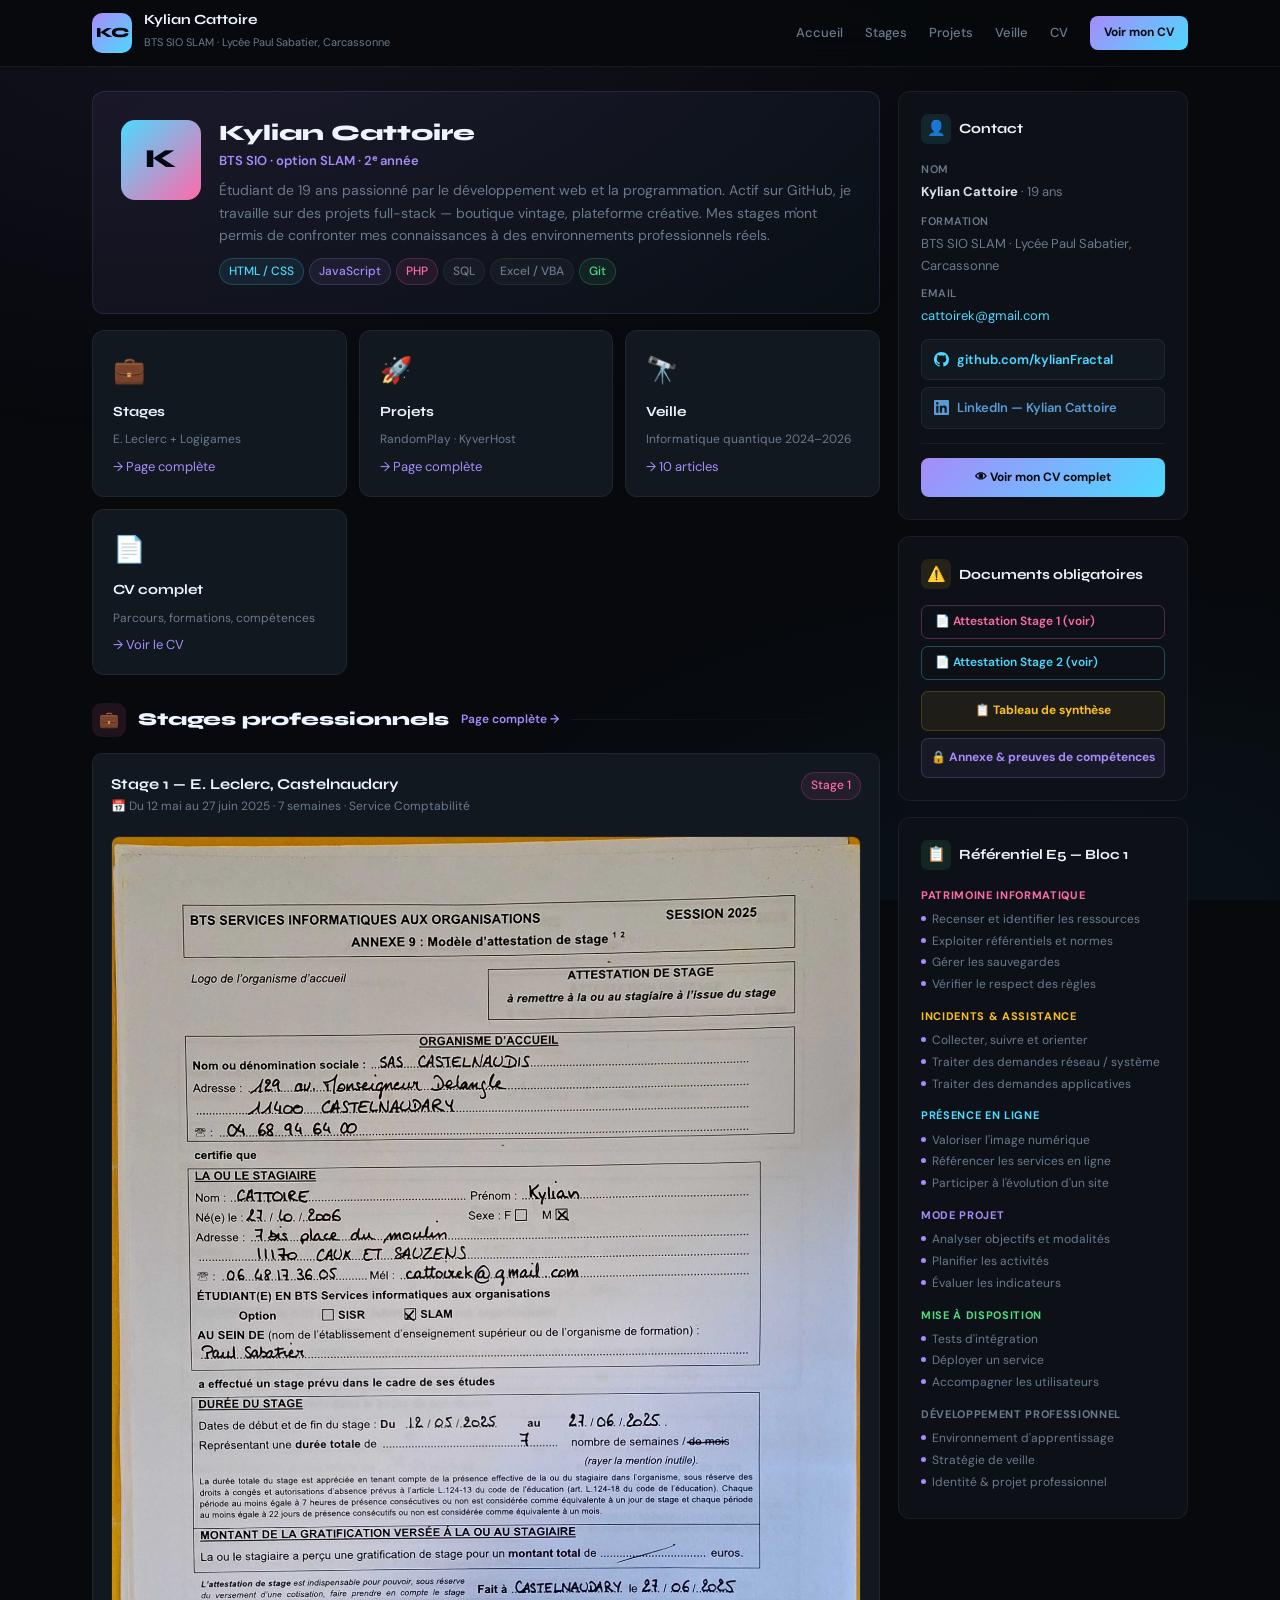
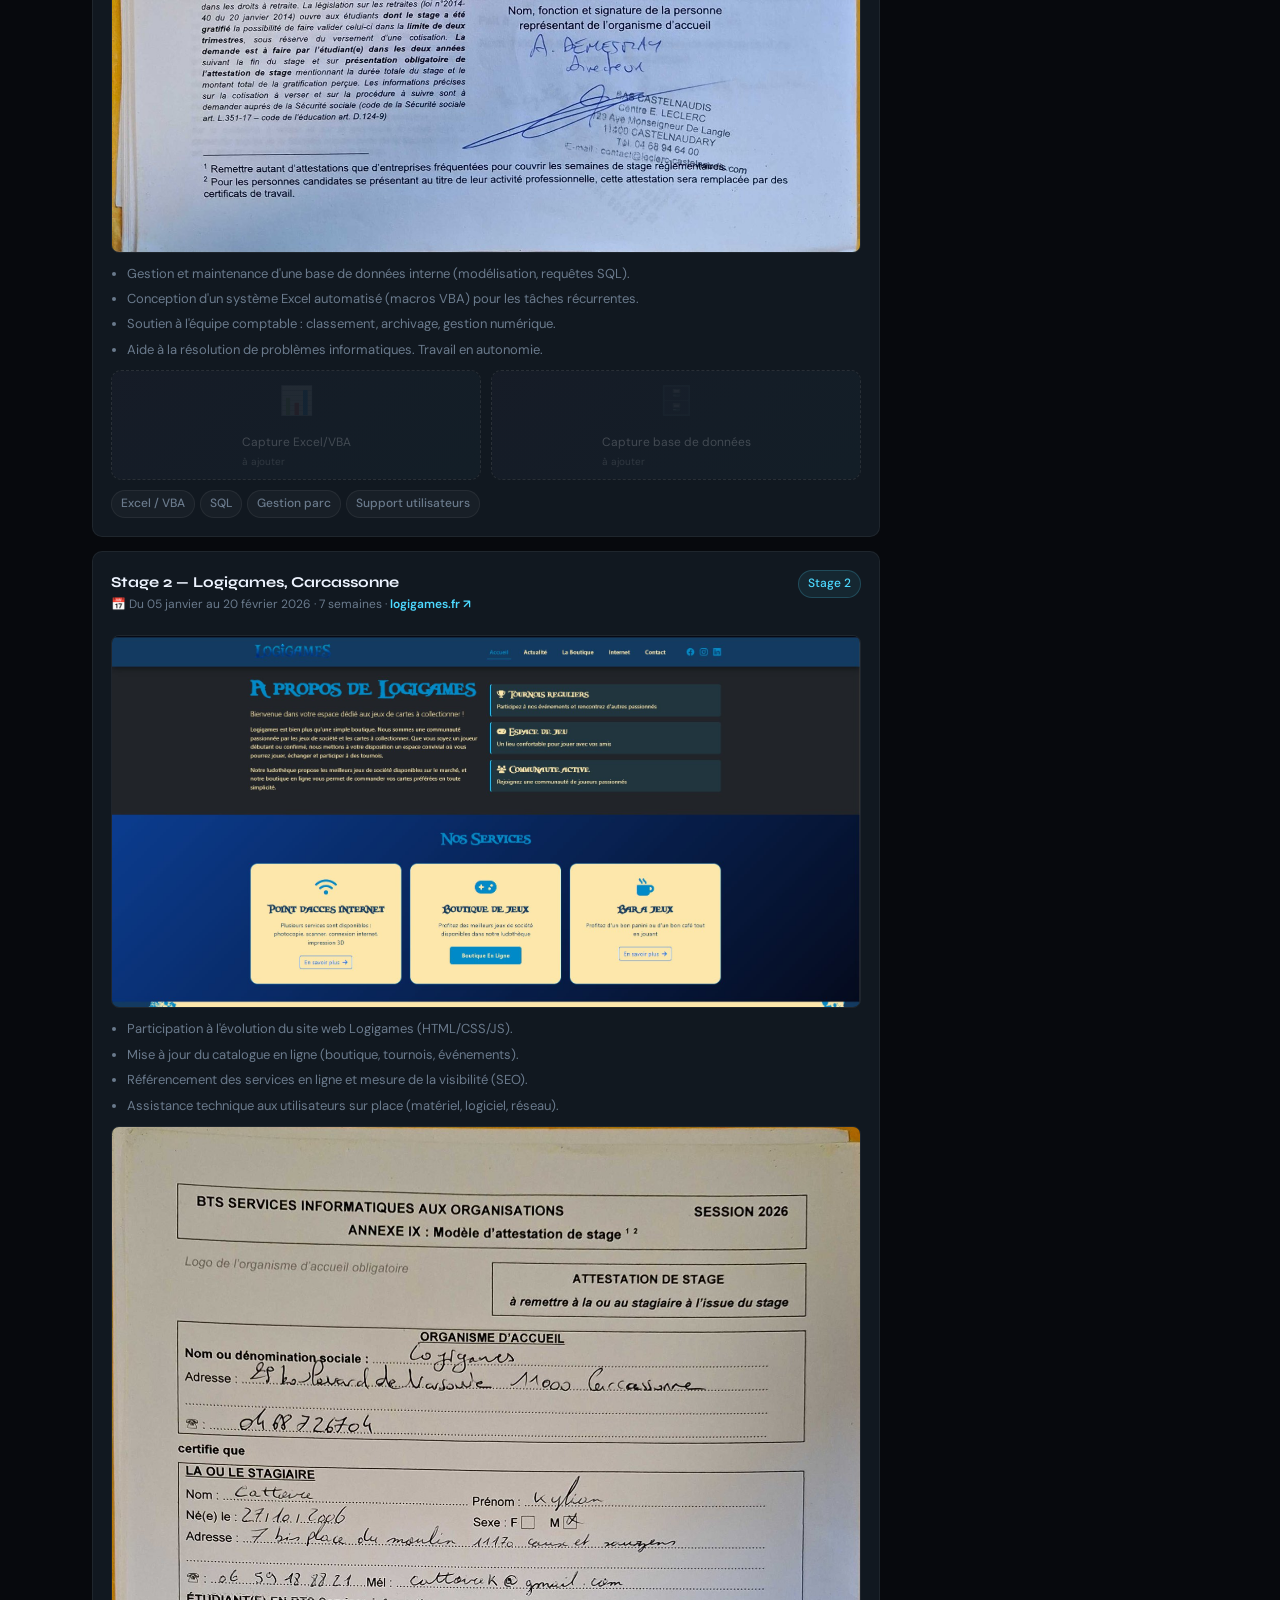
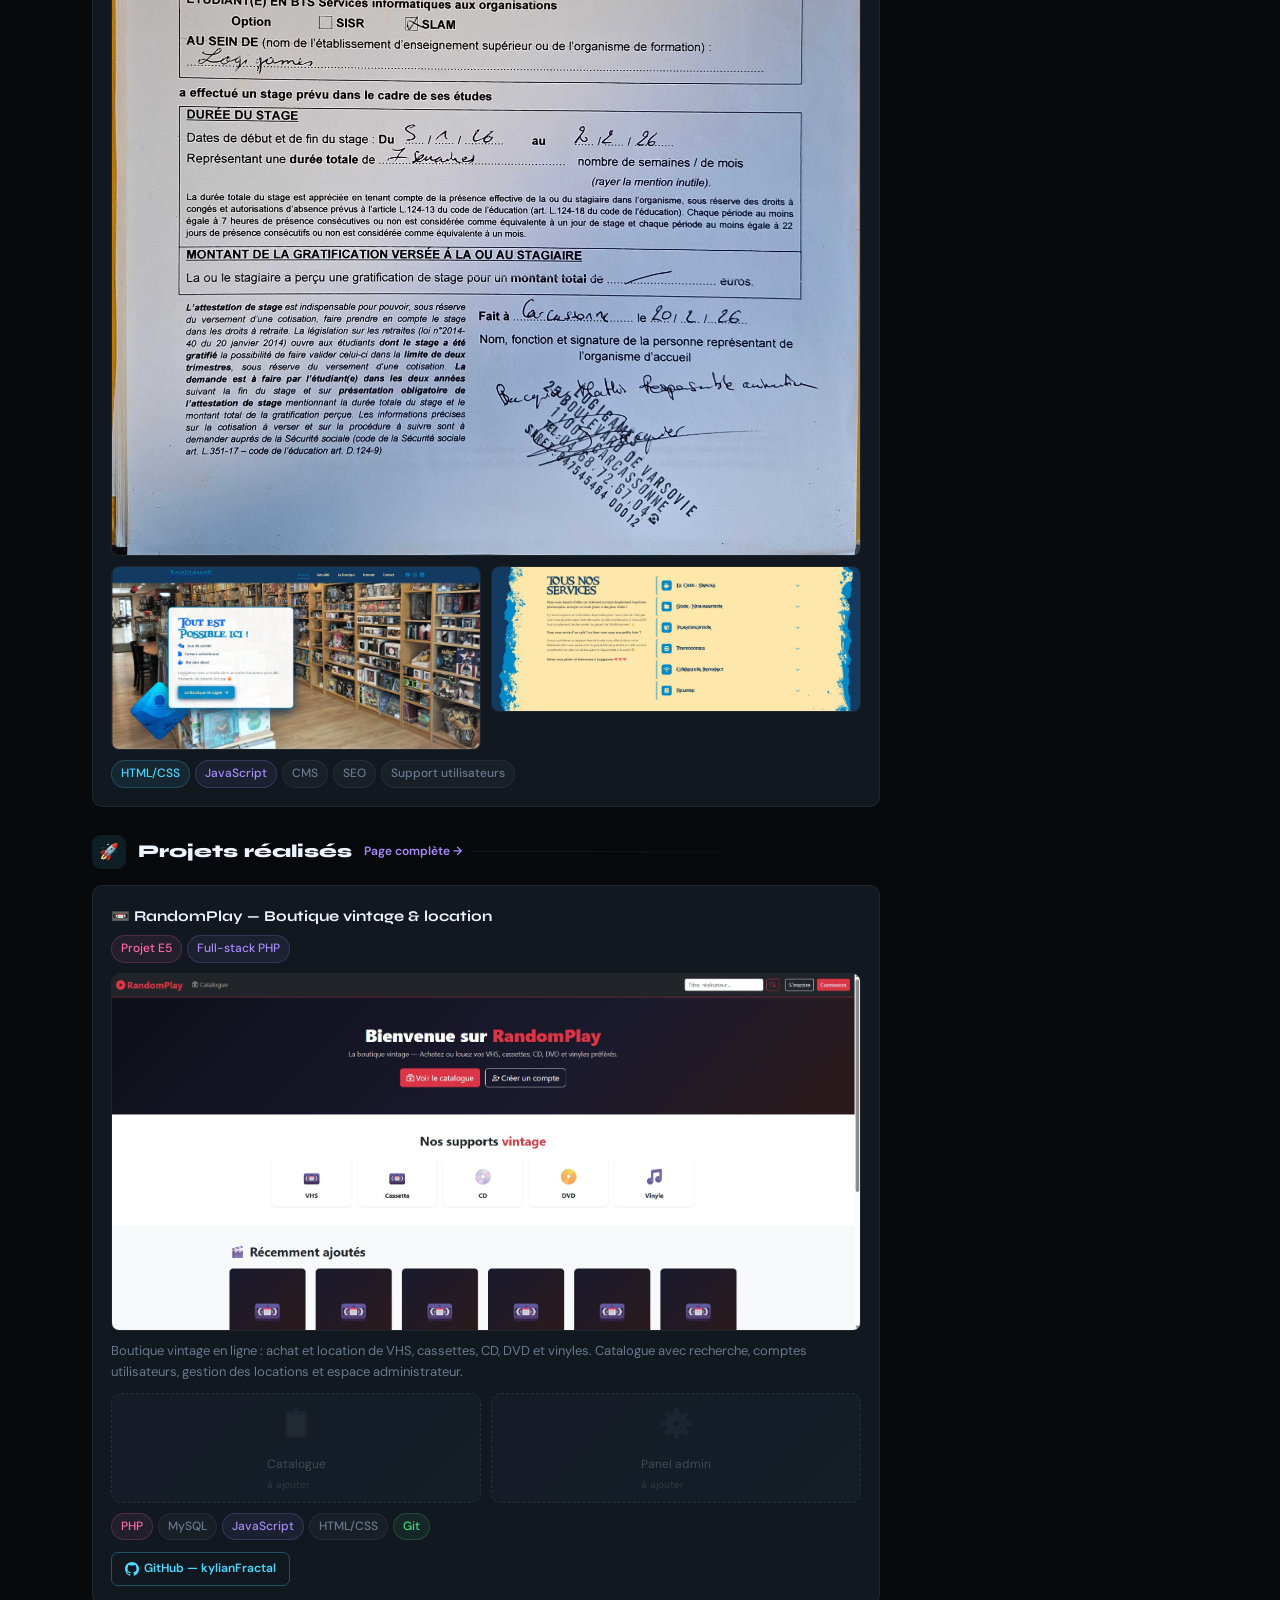
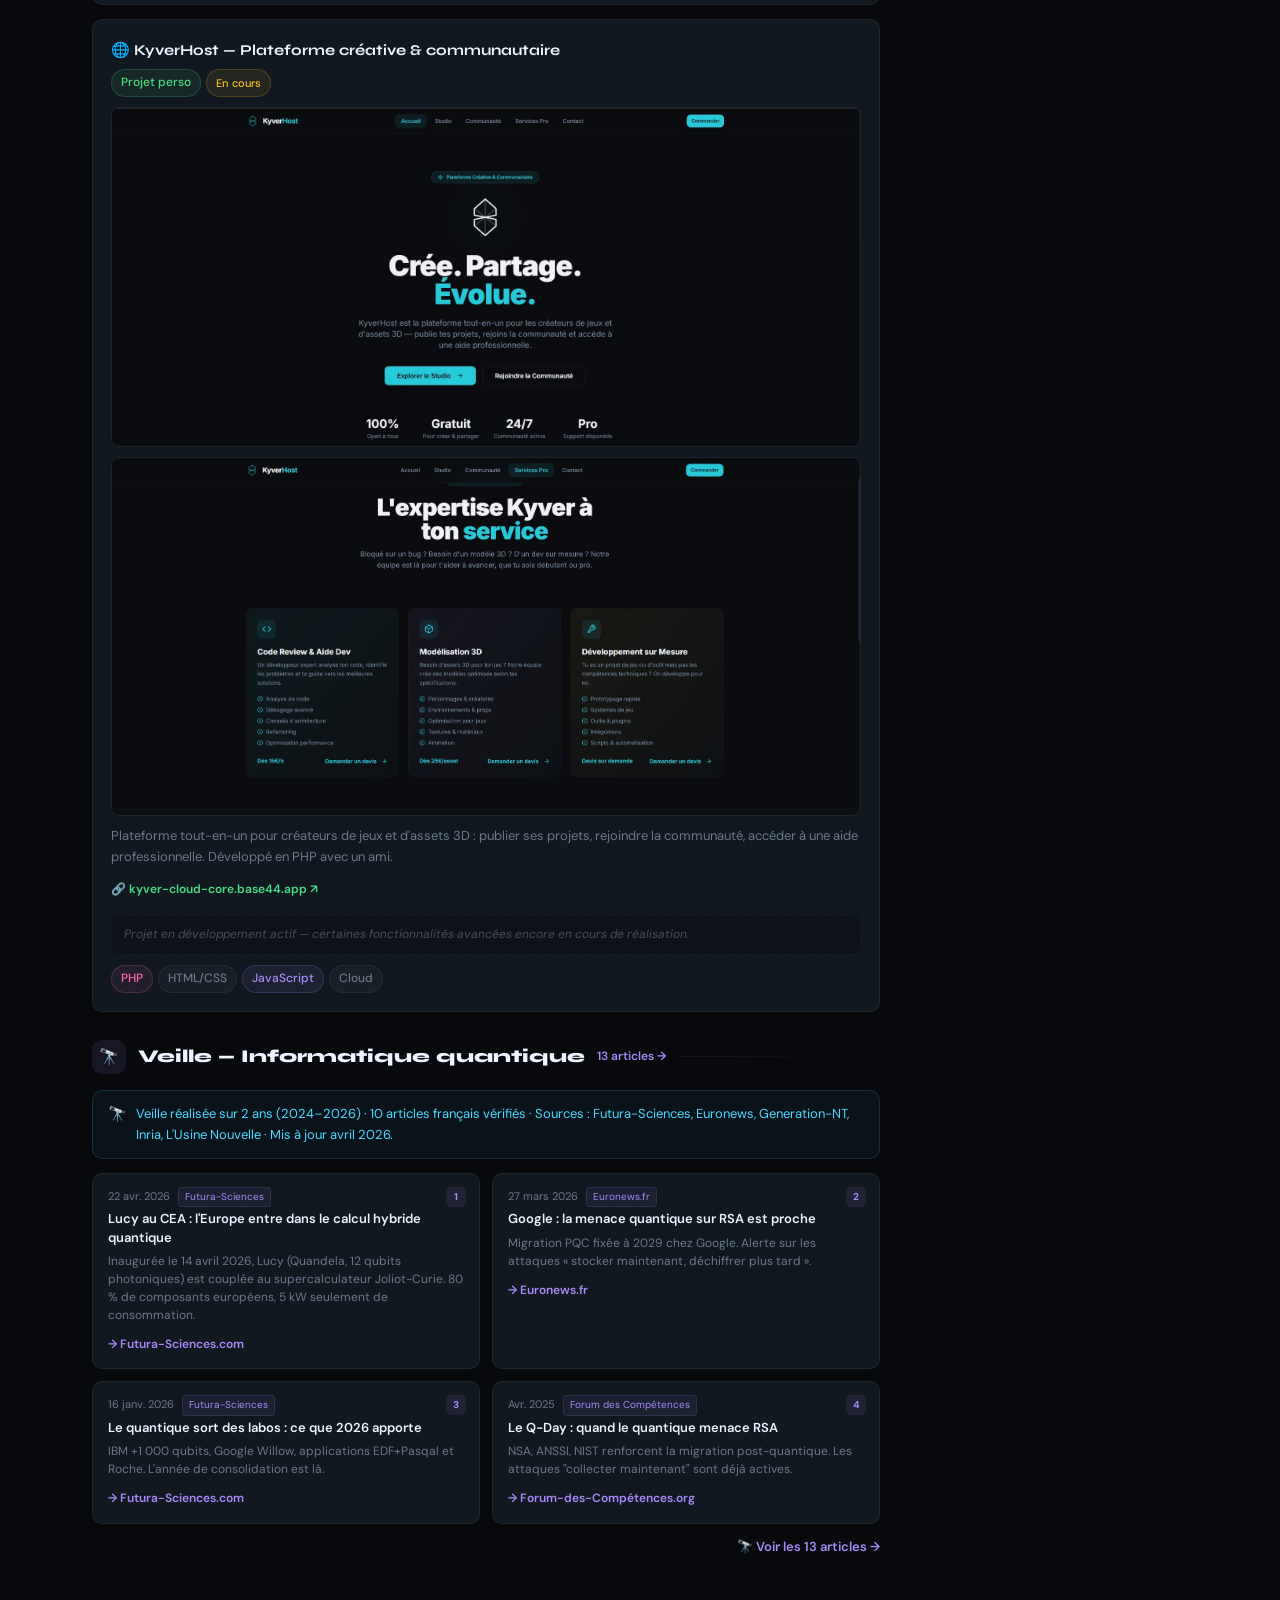
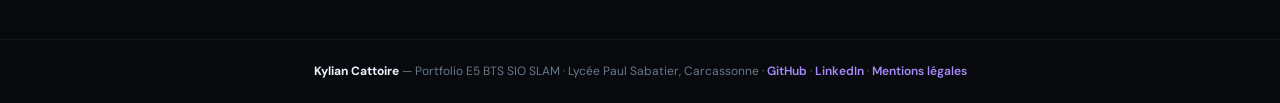
==== index.html @ b5d1f436 "first commit" ====
<!DOCTYPE html>
<html lang="fr">
<head>
<meta charset="utf-8"/>
<meta name="viewport" content="width=device-width, initial-scale=1"/>
<title>Portfolio — Kylian Cattoire · BTS SIO SLAM</title>
<meta name="description" content="Portfolio E5 de Kylian Cattoire, étudiant BTS SIO SLAM au lycée Paul Sabatier de Carcassonne."/>
<link rel="preconnect" href="https://fonts.googleapis.com"/>
<link rel="preconnect" href="https://fonts.gstatic.com" crossorigin/>
<link href="https://fonts.googleapis.com/css2?family=Syne:wght@400;600;700;800&family=DM+Sans:ital,wght@0,300;0,400;0,500;1,400&display=swap" rel="stylesheet"/>
<link rel="stylesheet" href="style.css"/>
<style>
.section-anchor{scroll-margin-top:72px}
.section-sep{display:flex;align-items:center;gap:12px;margin:28px 0 16px}
.section-sep h2{font-family:'Syne',sans-serif;font-size:18px;font-weight:800;color:var(--head);white-space:nowrap}
.section-sep::after{content:'';flex:1;height:1px;background:linear-gradient(90deg,var(--border),transparent)}
.sep-icon{width:34px;height:34px;border-radius:9px;flex-shrink:0;display:grid;place-items:center;font-size:16px}
.more-link{display:inline-flex;align-items:center;gap:5px;margin-left:auto;font-size:12px;font-weight:600;color:var(--p);text-decoration:none;white-space:nowrap;transition:opacity .15s}
.more-link:hover{opacity:.7}
.vi-mini{background:var(--s2);border:1px solid var(--border);border-radius:10px;padding:13px 15px;position:relative;transition:border-color .15s}
.vi-mini:hover{border-color:rgba(167,139,250,.22)}
.vi-mini .vi-num{position:absolute;top:13px;right:13px;width:20px;height:20px;border-radius:5px;background:rgba(167,139,250,.1);display:grid;place-items:center;font-size:10px;font-weight:700;color:var(--p)}
.vi-mini .vi-date{font-size:11px;color:var(--muted);margin-bottom:3px}
.vi-mini .vi-src{display:inline-block;font-size:10px;background:rgba(167,139,250,.08);border:1px solid rgba(167,139,250,.15);color:var(--p);padding:1px 6px;border-radius:4px;margin-left:5px}
.vi-mini .vi-title{font-weight:600;color:var(--head);font-size:13px;margin-bottom:5px;padding-right:26px;line-height:1.4}
.vi-mini .vi-txt{font-size:12px;color:var(--muted);line-height:1.5;margin-bottom:7px}
.vi-mini .vi-link{font-size:12px;font-weight:600;color:var(--p);text-decoration:none}
.vi-mini .vi-link:hover{text-decoration:underline}
.vi-grid-mini{display:grid;grid-template-columns:1fr 1fr;gap:12px}
@media(max-width:700px){.vi-grid-mini{grid-template-columns:1fr}}
.env-sec{margin-bottom:16px}
.env-h{font-family:'Syne',sans-serif;font-size:13px;font-weight:700;color:var(--g);margin-bottom:7px;display:flex;align-items:center;gap:5px}
.env-sec p{font-size:13px;color:var(--muted);line-height:1.6}
.real-img{width:100%;border-radius:8px;border:1px solid rgba(255,255,255,.06);display:block}
.real-img-link{display:block;margin-bottom:10px}
.real-img-link:hover .real-img{border-color:rgba(255,255,255,.15)}
</style>
</head>
<body>

<header>
  <div class="hdr">
    <a class="logo" href="index.html">KC</a>
    <div class="brand-txt"><h1>Kylian Cattoire</h1><small>BTS SIO SLAM · Lycée Paul Sabatier, Carcassonne</small></div>
    <nav>
      <a href="#accueil">Accueil</a>
      <a href="#stages">Stages</a>
      <a href="#projets">Projets</a>
      <a href="#veille">Veille</a>
      <a href="cv.html">CV</a>
    </nav>
    <a class="cv-btn" href="cv.html">Voir mon CV</a>
  </div>
</header>

<div class="page">
<div>

  <!-- ══ HERO ══ -->
  <section id="accueil" class="hero fade-in section-anchor">
    <div class="hero-inner">
      <div class="ava">K</div>
      <div style="min-width:0">
        <div class="hero-name">Kylian Cattoire</div>
        <div class="hero-sub">BTS SIO · option SLAM · 2ᵉ année</div>
        <div class="hero-desc">Étudiant de 19 ans passionné par le développement web et la programmation. Actif sur GitHub, je travaille sur des projets full-stack — boutique vintage, plateforme créative. Mes stages m'ont permis de confronter mes connaissances à des environnements professionnels réels.</div>
        <div class="chips">
          <span class="chip c">HTML / CSS</span><span class="chip p">JavaScript</span><span class="chip pk">PHP</span>
          <span class="chip">SQL</span><span class="chip">Excel / VBA</span><span class="chip g">Git</span>
        </div>
      </div>
    </div>
  </section>

  <!-- Nav cards -->
  <div class="nav-cards" style="margin-top:0;margin-bottom:6px">
    <a class="nav-card fade-in" href="stages.html"><div class="nav-card-icon">💼</div><div class="nav-card-title">Stages</div><div class="nav-card-sub">E. Leclerc + Logigames</div><div class="nav-card-arrow">→ Page complète</div></a>
    <a class="nav-card fade-in" href="projets.html"><div class="nav-card-icon">🚀</div><div class="nav-card-title">Projets</div><div class="nav-card-sub">RandomPlay · KyverHost</div><div class="nav-card-arrow">→ Page complète</div></a>
    <a class="nav-card fade-in" href="veille.html"><div class="nav-card-icon">🔭</div><div class="nav-card-title">Veille</div><div class="nav-card-sub">Informatique quantique 2024–2026</div><div class="nav-card-arrow">→ 10 articles</div></a>
    <a class="nav-card fade-in" href="cv.html"><div class="nav-card-icon">📄</div><div class="nav-card-title">CV complet</div><div class="nav-card-sub">Parcours, formations, compétences</div><div class="nav-card-arrow">→ Voir le CV</div></a>
  </div>

  <!-- ══ STAGES ══ -->
  <div id="stages" class="section-anchor">
    <div class="section-sep">
      <div class="sep-icon" style="background:rgba(255,106,171,.1)">💼</div>
      <h2>Stages professionnels</h2>
      <a class="more-link" href="stages.html">Page complète →</a>
    </div>
  </div>

  <!-- Stage 1 -->
  <div class="stage fade-in">
    <div class="stage-head">
      <div><div class="stage-title">Stage 1 — E. Leclerc, Castelnaudary</div><div class="stage-meta">📅 Du 12 mai au 27 juin 2025 · 7 semaines · Service Comptabilité</div></div>
      <span class="chip pk">Stage 1</span>
    </div>
    <a href="assets/attestation-stage1.png" target="_blank" rel="noopener" class="real-img-link">
      <img src="assets/attestation-stage1.png" alt="Attestation de stage — E.Leclerc Castelnaudary" class="real-img" style="margin-top:10px"/>
    </a>
    <ul class="tl">
      <li>Gestion et maintenance d'une base de données interne (modélisation, requêtes SQL).</li>
      <li>Conception d'un système Excel automatisé (macros VBA) pour les tâches récurrentes.</li>
      <li>Soutien à l'équipe comptable : classement, archivage, gestion numérique.</li>
      <li>Aide à la résolution de problèmes informatiques. Travail en autonomie.</li>
    </ul>
    <div style="display:grid;grid-template-columns:1fr 1fr;gap:10px;margin:10px 0">
      <div class="img-ph" style="height:110px"><div class="ph-icon">📊</div><span>Capture Excel/VBA<br><small style="opacity:.6">à ajouter</small></span></div>
      <div class="img-ph" style="height:110px"><div class="ph-icon">🗄️</div><span>Capture base de données<br><small style="opacity:.6">à ajouter</small></span></div>
    </div>
    <div class="chips" style="margin-top:10px"><span class="chip">Excel / VBA</span><span class="chip">SQL</span><span class="chip">Gestion parc</span><span class="chip">Support utilisateurs</span></div>
  </div>

  <!-- Stage 2 -->
  <div class="stage fade-in">
    <div class="stage-head">
      <div><div class="stage-title">Stage 2 — Logigames, Carcassonne</div><div class="stage-meta">📅 Du 05 janvier au 20 février 2026 · 7 semaines · <a href="https://logigames.fr" target="_blank" style="color:var(--c);text-decoration:none;font-weight:600">logigames.fr ↗</a></div></div>
      <span class="chip c">Stage 2</span>
    </div>
    <a href="https://logigames.fr" target="_blank" rel="noopener" class="real-img-link" style="margin-top:10px">
      <img src="assets/logigames-accueil.png" alt="Site Logigames — jeux de société Carcassonne" class="real-img"/>
    </a>
    <ul class="tl">
      <li>Participation à l'évolution du site web Logigames (HTML/CSS/JS).</li>
      <li>Mise à jour du catalogue en ligne (boutique, tournois, événements).</li>
      <li>Référencement des services en ligne et mesure de la visibilité (SEO).</li>
      <li>Assistance technique aux utilisateurs sur place (matériel, logiciel, réseau).</li>
    </ul>
    <a href="assets/attestation-stage2.png" target="_blank" rel="noopener" class="real-img-link" style="margin-top:10px">
      <img src="assets/attestation-stage2.png" alt="Attestation de stage — Logigames Carcassonne" class="real-img"/>
    </a>
    <div style="display:grid;grid-template-columns:1fr 1fr;gap:10px;margin:10px 0">
      <a href="assets/logigames-boutique.png" target="_blank" rel="noopener">
        <img src="assets/logigames-boutique.png" alt="Logigames — boutique"
             style="width:100%;height:auto;border-radius:8px;border:1px solid rgba(255,255,255,.06);display:block"/>
      </a>
      <a href="assets/logigames-services.png" target="_blank" rel="noopener">
        <img src="assets/logigames-services.png" alt="Logigames — services"
             style="width:100%;height:auto;border-radius:8px;border:1px solid rgba(255,255,255,.06);display:block"/>
      </a>
    </div>
    <div class="chips" style="margin-top:10px"><span class="chip c">HTML/CSS</span><span class="chip p">JavaScript</span><span class="chip">CMS</span><span class="chip">SEO</span><span class="chip">Support utilisateurs</span></div>
  </div>

  <!-- ══ PROJETS ══ -->
  <div id="projets" class="section-anchor">
    <div class="section-sep">
      <div class="sep-icon" style="background:rgba(77,217,255,.1)">🚀</div>
      <h2>Projets réalisés</h2>
      <a class="more-link" href="projets.html">Page complète →</a>
    </div>
  </div>

  <!-- Projet 1 — RandomPlay -->
  <div class="proj fade-in">
    <div class="proj-title">📼 RandomPlay — Boutique vintage &amp; location</div>
    <div class="chips" style="margin:5px 0 10px"><span class="chip pk">Projet E5</span><span class="chip p">Full-stack PHP</span></div>
    <a href="assets/randomplay-accueil.png" target="_blank" rel="noopener" class="real-img-link">
      <img src="assets/randomplay-accueil.png" alt="RandomPlay — boutique vintage" class="real-img"/>
    </a>
    <p style="font-size:13px;color:var(--muted);margin-bottom:10px;line-height:1.6">Boutique vintage en ligne : achat et location de VHS, cassettes, CD, DVD et vinyles. Catalogue avec recherche, comptes utilisateurs, gestion des locations et espace administrateur.</p>
    <div style="display:grid;grid-template-columns:1fr 1fr;gap:10px;margin:10px 0">
      <div class="img-ph" style="height:110px"><div class="ph-icon">📋</div><span>Catalogue<br><small style="opacity:.6">à ajouter</small></span></div>
      <div class="img-ph" style="height:110px"><div class="ph-icon">⚙️</div><span>Panel admin<br><small style="opacity:.6">à ajouter</small></span></div>
    </div>
    <div class="chips" style="margin-top:10px"><span class="chip pk">PHP</span><span class="chip">MySQL</span><span class="chip p">JavaScript</span><span class="chip">HTML/CSS</span><span class="chip g">Git</span></div>
    <a class="gh" href="https://github.com/kylianFractal" target="_blank" style="margin-top:12px;display:inline-flex;align-items:center;gap:5px;padding:6px 13px;border-radius:7px;font-size:12px;font-weight:600;text-decoration:none;color:var(--c);border:1px solid rgba(77,217,255,.3)">
      <svg width="14" height="14" viewBox="0 0 16 16" fill="currentColor"><path d="M8 0C3.58 0 0 3.58 0 8c0 3.54 2.29 6.53 5.47 7.59.4.07.55-.17.55-.38 0-.19-.01-.82-.01-1.49-2.01.37-2.53-.49-2.69-.94-.09-.23-.48-.94-.82-1.13-.28-.15-.68-.52-.01-.53.63-.01 1.08.58 1.23.82.72 1.21 1.87.87 2.33.66.07-.52.28-.87.51-1.07-1.78-.2-3.64-.89-3.64-3.95 0-.87.31-1.59.82-2.15-.08-.2-.36-1.02.08-2.12 0 0 .67-.21 2.2.82.64-.18 1.32-.27 2-.27.68 0 1.36.09 2 .27 1.53-1.04 2.2-.82 2.2-.82.44 1.1.16 1.92.08 2.12.51.56.82 1.27.82 2.15 0 3.07-1.87 3.75-3.65 3.95.29.25.54.73.54 1.48 0 1.07-.01 1.93-.01 2.2 0 .21.15.46.55.38A8.013 8.013 0 0016 8c0-4.42-3.58-8-8-8z"/></svg>
      GitHub — kylianFractal
    </a>
  </div>

  <!-- Projet 2 — KyverHost -->
  <div class="proj fade-in">
    <div class="proj-title">🌐 KyverHost — Plateforme créative &amp; communautaire</div>
    <div class="chips" style="margin:5px 0 10px"><span class="chip g">Projet perso</span><span class="chip a" style="font-size:11px">En cours</span></div>
    <a href="https://kyver-cloud-core.base44.app/" target="_blank" rel="noopener" class="real-img-link">
      <img src="assets/kyverhost-accueil.png" alt="KyverHost — plateforme créative et communautaire" class="real-img"/>
    </a>
    <a href="assets/kyverhost-services.png" target="_blank" rel="noopener" class="real-img-link" style="margin-top:6px">
      <img src="assets/kyverhost-services.png" alt="KyverHost — Services Pro" class="real-img"/>
    </a>
    <p style="font-size:13px;color:var(--muted);margin-bottom:8px;line-height:1.6">Plateforme tout-en-un pour créateurs de jeux et d'assets 3D : publier ses projets, rejoindre la communauté, accéder à une aide professionnelle. Développé en PHP avec un ami.</p>
    <a href="https://kyver-cloud-core.base44.app/" target="_blank" rel="noopener" style="font-size:12px;color:var(--g);font-weight:600;text-decoration:none;display:inline-block;margin-bottom:8px">🔗 kyver-cloud-core.base44.app ↗</a>
    <div class="unfinished">Projet en développement actif — certaines fonctionnalités avancées encore en cours de réalisation.</div>
    <div class="chips" style="margin-top:10px"><span class="chip pk">PHP</span><span class="chip">HTML/CSS</span><span class="chip p">JavaScript</span><span class="chip">Cloud</span></div>
  </div>

  <!-- ══ VEILLE ══ -->
  <div id="veille" class="section-anchor">
    <div class="section-sep">
      <div class="sep-icon" style="background:rgba(167,139,250,.1)">🔭</div>
      <h2>Veille — Informatique quantique</h2>
      <a class="more-link" href="veille.html">13 articles →</a>
    </div>
  </div>

  <div class="alert info fade-in">
    <span class="alert-ico">🔭</span>
    <div>Veille réalisée sur 2 ans (2024–2026) · 10 articles français vérifiés · Sources : Futura-Sciences, Euronews, Generation-NT, Inria, L'Usine Nouvelle · Mis à jour avril 2026.</div>
  </div>

  <div class="vi-grid-mini">
    <div class="vi-mini fade-in">
      <div class="vi-num">1</div>
      <div class="vi-date">22 avr. 2026 <span class="vi-src">Futura-Sciences</span></div>
      <div class="vi-title">Lucy au CEA : l'Europe entre dans le calcul hybride quantique</div>
      <div class="vi-txt">Inaugurée le 14 avril 2026, Lucy (Quandela, 12 qubits photoniques) est couplée au supercalculateur Joliot-Curie. 80 % de composants européens, 5 kW seulement de consommation.</div>
      <a class="vi-link" href="https://www.futura-sciences.com/tech/actualites/ordinateur-quantique-ordinateur-quantique-lucy-allie-supercalculateur-joliot-curie-duo-pourrait-accelerer-percees-majeures-133845/" target="_blank" rel="noopener">→ Futura-Sciences.com</a>
    </div>
    <div class="vi-mini fade-in">
      <div class="vi-num">2</div>
      <div class="vi-date">27 mars 2026 <span class="vi-src">Euronews.fr</span></div>
      <div class="vi-title">Google : la menace quantique sur RSA est proche</div>
      <div class="vi-txt">Migration PQC fixée à 2029 chez Google. Alerte sur les attaques « stocker maintenant, déchiffrer plus tard ».</div>
      <a class="vi-link" href="https://fr.euronews.com/next/2026/03/27/google-avertit-la-nouvelle-ere-de-linformatique-quantique-menace-plus-quon-ne-croit" target="_blank" rel="noopener">→ Euronews.fr</a>
    </div>
    <div class="vi-mini fade-in">
      <div class="vi-num">3</div>
      <div class="vi-date">16 janv. 2026 <span class="vi-src">Futura-Sciences</span></div>
      <div class="vi-title">Le quantique sort des labos : ce que 2026 apporte</div>
      <div class="vi-txt">IBM +1 000 qubits, Google Willow, applications EDF+Pasqal et Roche. L'année de consolidation est là.</div>
      <a class="vi-link" href="https://www.futura-sciences.com/tech/actualites/ordinateur-quantique-informatique-quantique-sort-laboratoire-ce-2026-va-reellement-apporter-129974/" target="_blank" rel="noopener">→ Futura-Sciences.com</a>
    </div>
    <div class="vi-mini fade-in">
      <div class="vi-num">4</div>
      <div class="vi-date">Avr. 2025 <span class="vi-src">Forum des Compétences</span></div>
      <div class="vi-title">Le Q-Day : quand le quantique menace RSA</div>
      <div class="vi-txt">NSA, ANSSI, NIST renforcent la migration post-quantique. Les attaques "collecter maintenant" sont déjà actives.</div>
      <a class="vi-link" href="https://www.forum-des-competences.org/quantique-2025/" target="_blank" rel="noopener">→ Forum-des-Compétences.org</a>
    </div>
  </div>
  <div style="margin-top:10px;text-align:right"><a class="section-link" href="veille.html">🔭 Voir les 13 articles →</a></div>

</div><!-- /col principale -->

<!-- SIDEBAR -->
<aside>
  <div class="card sb-contact fade-in">
    <div class="ctitle" style="font-size:14px"><div class="cicon" style="background:rgba(77,217,255,.1)">👤</div>Contact</div>
    <div class="label">Nom</div><p style="margin-bottom:10px"><strong>Kylian Cattoire</strong> · 19 ans</p>
    <div class="label">Formation</div><p style="margin-bottom:8px">BTS SIO SLAM · Lycée Paul Sabatier, Carcassonne</p>
    <div class="label">Email</div><p style="margin-bottom:12px"><a href="mailto:cattoirek@gmail.com" style="color:var(--c);text-decoration:none">cattoirek@gmail.com</a></p>
    <a class="net-link gh-net" href="https://github.com/kylianFractal" target="_blank">
      <svg width="15" height="15" viewBox="0 0 16 16" fill="currentColor"><path d="M8 0C3.58 0 0 3.58 0 8c0 3.54 2.29 6.53 5.47 7.59.4.07.55-.17.55-.38 0-.19-.01-.82-.01-1.49-2.01.37-2.53-.49-2.69-.94-.09-.23-.48-.94-.82-1.13-.28-.15-.68-.52-.01-.53.63-.01 1.08.58 1.23.82.72 1.21 1.87.87 2.33.66.07-.52.28-.87.51-1.07-1.78-.2-3.64-.89-3.64-3.95 0-.87.31-1.59.82-2.15-.08-.2-.36-1.02.08-2.12 0 0 .67-.21 2.2.82.64-.18 1.32-.27 2-.27.68 0 1.36.09 2 .27 1.53-1.04 2.2-.82 2.2-.82.44 1.1.16 1.92.08 2.12.51.56.82 1.27.82 2.15 0 3.07-1.87 3.75-3.65 3.95.29.25.54.73.54 1.48 0 1.07-.01 1.93-.01 2.2 0 .21.15.46.55.38A8.013 8.013 0 0016 8c0-4.42-3.58-8-8-8z"/></svg>
      github.com/kylianFractal
    </a>
    <a class="net-link li-net" href="https://www.linkedin.com/in/kylian-cattoire-a55704326/" target="_blank">
      <svg width="15" height="15" viewBox="0 0 24 24" fill="currentColor"><path d="M20.447 20.452h-3.554v-5.569c0-1.328-.027-3.037-1.852-3.037-1.853 0-2.136 1.445-2.136 2.939v5.667H9.351V9h3.414v1.561h.046c.477-.9 1.637-1.85 3.37-1.85 3.601 0 4.267 2.37 4.267 5.455v6.286zM5.337 7.433c-1.144 0-2.063-.926-2.063-2.065 0-1.138.92-2.063 2.063-2.063 1.14 0 2.064.925 2.064 2.063 0 1.139-.925 2.065-2.064 2.065zm1.782 13.019H3.555V9h3.564v11.452zM22.225 0H1.771C.792 0 0 .774 0 1.729v20.542C0 23.227.792 24 1.771 24h20.451C23.2 24 24 23.227 24 22.271V1.729C24 .774 23.2 0 22.222 0h.003z"/></svg>
      LinkedIn — Kylian Cattoire
    </a>
    <div class="divider"></div>
    <a class="cv-btn" href="cv.html" style="display:block;text-align:center;padding:10px">👁 Voir mon CV complet</a>
  </div>

  <div class="card fade-in">
    <div class="ctitle" style="font-size:14px"><div class="cicon" style="background:rgba(251,191,36,.1)">⚠️</div>Documents obligatoires</div>
    <div style="display:flex;flex-direction:column;gap:7px">
      <a href="assets/attestation-stage1.png" target="_blank" class="dl pk" style="margin-top:0;display:flex">📄 Attestation Stage 1 (voir)</a>
      <a href="assets/attestation-stage2.png" target="_blank" class="dl c" style="margin-top:0;display:flex">📄 Attestation Stage 2 (voir)</a>
      <a href="https://www.inion-web.fr/?p=4702" target="_blank" style="display:block;text-align:center;padding:9px;border-radius:7px;background:rgba(251,191,36,.07);border:1px solid rgba(251,191,36,.2);color:var(--a);font-weight:700;font-size:12px;text-decoration:none;margin-top:4px">📋 Tableau de synthèse</a>
      <a href="annexe.html" style="display:block;text-align:center;padding:9px;border-radius:7px;background:rgba(167,139,250,.07);border:1px solid rgba(167,139,250,.2);color:var(--p);font-weight:700;font-size:12px;text-decoration:none">🔒 Annexe &amp; preuves de compétences</a>
    </div>
  </div>

  <div class="card fade-in">
    <div class="ctitle" style="font-size:14px"><div class="cicon" style="background:rgba(74,222,128,.1)">📋</div>Référentiel E5 — Bloc 1</div>
    <div class="cg"><div class="cg-title" style="color:var(--pk)">Patrimoine informatique</div><div class="ci">Recenser et identifier les ressources</div><div class="ci">Exploiter référentiels et normes</div><div class="ci">Gérer les sauvegardes</div><div class="ci">Vérifier le respect des règles</div></div>
    <div class="cg"><div class="cg-title" style="color:var(--a)">Incidents &amp; assistance</div><div class="ci">Collecter, suivre et orienter</div><div class="ci">Traiter des demandes réseau / système</div><div class="ci">Traiter des demandes applicatives</div></div>
    <div class="cg"><div class="cg-title" style="color:var(--c)">Présence en ligne</div><div class="ci">Valoriser l'image numérique</div><div class="ci">Référencer les services en ligne</div><div class="ci">Participer à l'évolution d'un site</div></div>
    <div class="cg"><div class="cg-title" style="color:var(--p)">Mode projet</div><div class="ci">Analyser objectifs et modalités</div><div class="ci">Planifier les activités</div><div class="ci">Évaluer les indicateurs</div></div>
    <div class="cg"><div class="cg-title" style="color:var(--g)">Mise à disposition</div><div class="ci">Tests d'intégration</div><div class="ci">Déployer un service</div><div class="ci">Accompagner les utilisateurs</div></div>
    <div class="cg" style="margin-bottom:0"><div class="cg-title">Développement professionnel</div><div class="ci">Environnement d'apprentissage</div><div class="ci">Stratégie de veille</div><div class="ci">Identité &amp; projet professionnel</div></div>
  </div>
</aside>
</div>

<footer>
  <strong style="color:var(--head)">Kylian Cattoire</strong> — Portfolio E5 BTS SIO SLAM ·
  Lycée Paul Sabatier, Carcassonne ·
  <a href="https://github.com/kylianFractal" target="_blank">GitHub</a> ·
  <a href="https://www.linkedin.com/in/kylian-cattoire-a55704326/" target="_blank">LinkedIn</a> ·
  <a href="mentions-legales.html">Mentions légales</a>
</footer>
<script src="main.js"></script>
</body>
</html>
---- style.css ----
/* ═══════════════════════════════════════════════
   style.css — Portfolio Kylian Cattoire
   Partagé par toutes les pages
═══════════════════════════════════════════════ */

/* ── Variables ── */
:root {
  --bg:    #07090d;
  --s1:    #0d1117;
  --s2:    #111820;
  --border: rgba(255,255,255,0.06);
  --muted: #6a7a8c;
  --text:  #d8e2ec;
  --head:  #eef4ff;
  --c:     #4dd9ff;   /* cyan   */
  --p:     #a78bfa;   /* purple */
  --pk:    #ff6aab;   /* pink   */
  --g:     #4ade80;   /* green  */
  --a:     #fbbf24;   /* amber  */
  --r:     12px;
  --trans: .18s ease;
}

/* ── Reset ── */
*, *::before, *::after { box-sizing: border-box; margin: 0; padding: 0; }
html  { scroll-behavior: smooth; }
body  {
  font-family: 'DM Sans', sans-serif;
  background: var(--bg);
  color: var(--text);
  font-size: 15px;
  line-height: 1.65;
  -webkit-font-smoothing: antialiased;
  overflow-x: hidden;
}

/* Ambient glow */
body::before {
  content: '';
  position: fixed; inset: 0; pointer-events: none; z-index: 0;
  background:
    radial-gradient(ellipse 900px 450px at 20% 0%,  rgba(167,139,250,.07), transparent),
    radial-gradient(ellipse 700px 350px at 85% 100%, rgba(77,217,255,.05),  transparent);
}

/* ─────────────── HEADER / NAV ─────────────── */
header {
  position: sticky; top: 0; z-index: 100;
  background: rgba(7,9,13,.9);
  backdrop-filter: blur(18px);
  border-bottom: 1px solid var(--border);
}
.hdr {
  max-width: 1140px; margin: 0 auto;
  padding: 12px 22px;
  display: flex; align-items: center; gap: 12px; flex-wrap: nowrap;
}
@media (max-width: 760px) {
  .hdr { flex-wrap: wrap; gap: 8px; }
  .hdr nav { order: 3; width: 100%; }
  .hdr .cv-btn { order: 2; }
}
.logo {
  width: 40px; height: 40px; border-radius: 10px; flex-shrink: 0;
  background: linear-gradient(135deg, var(--p), var(--c));
  display: grid; place-items: center;
  font-family: 'Syne', sans-serif; font-weight: 800;
  color: #04070c; font-size: 14px; text-decoration: none;
}
.brand-txt h1   { font-family: 'Syne', sans-serif; font-size: 14px; font-weight: 700; color: var(--head); line-height: 1.2; }
.brand-txt small{ font-size: 11px; color: var(--muted); }

nav { display: flex; gap: 2px; flex-wrap: wrap; margin-left: auto; overflow: hidden; }
nav a {
  padding: 6px 10px; border-radius: 7px;
  color: var(--muted); text-decoration: none;
  font-size: 13px; font-weight: 500;
  transition: color var(--trans), background var(--trans);
}
nav a:hover, nav a.active { color: var(--head); background: rgba(255,255,255,.05); }

.cv-btn {
  padding: 7px 14px; border-radius: 8px; flex-shrink: 0;
  background: linear-gradient(135deg, var(--p), var(--c));
  color: #04070c; font-weight: 700; font-size: 12px;
  text-decoration: none; transition: opacity var(--trans); white-space: nowrap;
}
.cv-btn:hover { opacity: .82; }

/* ─────────────── PAGE GRID ─────────────── */
.page {
  max-width: 1140px; margin: 0 auto;
  display: grid; grid-template-columns: 1fr 290px; gap: 18px;
  align-items: start;
  padding: 24px 22px 80px;
  position: relative; z-index: 1;
}
.page > * { min-width: 0; }
.page.full { grid-template-columns: 1fr; }
@media (max-width: 880px) { .page { grid-template-columns: 1fr; } }

/* ─────────────── CARDS ─────────────── */
.card {
  background: var(--s1);
  border: 1px solid var(--border);
  border-radius: var(--r);
  padding: 22px;
  margin-bottom: 16px;
}
.ctitle {
  font-family: 'Syne', sans-serif; font-size: 16px; font-weight: 700;
  color: var(--head); margin-bottom: 16px;
  display: flex; align-items: center; gap: 8px;
}
.cicon {
  width: 30px; height: 30px; border-radius: 7px; flex-shrink: 0;
  display: grid; place-items: center; font-size: 15px;
}

/* ─────────────── HERO ─────────────── */
.hero {
  background: linear-gradient(135deg, rgba(167,139,250,.07), rgba(77,217,255,.04));
  border: 1px solid rgba(167,139,250,.14);
  border-radius: var(--r);
  padding: 28px; margin-bottom: 16px;
}
.hero-inner   { display: flex; gap: 18px; align-items: flex-start; }
.ava {
  width: 80px; height: 80px; flex-shrink: 0; border-radius: 14px;
  background: linear-gradient(135deg, var(--c), var(--pk));
  display: grid; place-items: center;
  font-family: 'Syne', sans-serif; font-weight: 800; font-size: 26px; color: #030912;
  overflow: hidden;
}
.ava img { width: 100%; height: 100%; object-fit: cover; border-radius: 14px; }
.hero-name { font-family: 'Syne', sans-serif; font-size: 22px; font-weight: 800; color: var(--head); line-height: 1.2; }
.hero-sub  { font-size: 13px; color: var(--p); font-weight: 600; margin: 4px 0 8px; }
.hero-desc { font-size: 14px; color: var(--muted); line-height: 1.6; }

/* ─────────────── CHIPS ─────────────── */
.chips { margin-top: 11px; display: flex; flex-wrap: wrap; gap: 5px; }
.chip {
  display: inline-flex; align-items: center;
  padding: 3px 9px; border-radius: 99px; font-size: 12px; font-weight: 500;
  background: rgba(255,255,255,.03); border: 1px solid rgba(255,255,255,.06); color: var(--muted);
}
.chip.c  { background: rgba(77,217,255,.08);  border-color: rgba(77,217,255,.2);  color: var(--c);  }
.chip.p  { background: rgba(167,139,250,.08); border-color: rgba(167,139,250,.2); color: var(--p);  }
.chip.pk { background: rgba(255,106,171,.08); border-color: rgba(255,106,171,.2); color: var(--pk); }
.chip.g  { background: rgba(74,222,128,.08);  border-color: rgba(74,222,128,.2);  color: var(--g);  }
.chip.a  { background: rgba(251,191,36,.08);  border-color: rgba(251,191,36,.2);  color: var(--a);  }

/* ─────────────── ALERTS ─────────────── */
.alert {
  border-radius: 10px; padding: 12px 15px; font-size: 13px;
  display: flex; gap: 9px; align-items: flex-start; margin-bottom: 14px;
}
.alert.warn { background: rgba(251,191,36,.07); border: 1px solid rgba(251,191,36,.2); color: var(--a); }
.alert.info { background: rgba(77,217,255,.05);  border: 1px solid rgba(77,217,255,.15); color: var(--c); }
.alert-ico  { font-size: 15px; flex-shrink: 0; line-height: 1.5; }
.alert a    { color: inherit; font-weight: 700; }

/* ─────────────── IMAGE PLACEHOLDER ─────────────── */
.img-ph {
  width: 100%; border-radius: 10px;
  background: var(--s2);
  border: 1.5px dashed rgba(255,255,255,.1);
  display: flex; flex-direction: column;
  align-items: center; justify-content: center;
  gap: 8px;
  color: rgba(255,255,255,.2);
  font-size: 12px;
  position: relative; overflow: hidden;
  transition: border-color var(--trans), background var(--trans);
}
.img-ph::after {
  content: '';
  position: absolute; inset: 0;
  background: linear-gradient(135deg, rgba(167,139,250,.03), rgba(77,217,255,.03));
}
.img-ph .ph-icon { font-size: 28px; opacity: .3; }
.img-ph:hover { border-color: rgba(167,139,250,.25); background: #0f1822; }

/* ─────────────── STAGE BLOCK ─────────────── */
.stage {
  background: var(--s2); border: 1px solid var(--border);
  border-radius: 10px; padding: 18px; margin-bottom: 14px;
}
.stage-head   { display: flex; justify-content: space-between; align-items: flex-start; gap: 8px; flex-wrap: wrap; margin-bottom: 8px; }
.stage-title  { font-family: 'Syne', sans-serif; font-size: 15px; font-weight: 700; color: var(--head); }
.stage-meta   { font-size: 12px; color: var(--muted); margin-bottom: 10px; }
ul.tl         { padding-left: 16px; font-size: 13px; color: var(--muted); }
ul.tl li      { margin-bottom: 4px; }

/* ─────────────── PROJECT BLOCK ─────────────── */
.proj {
  background: var(--s2); border: 1px solid var(--border);
  border-radius: 10px; padding: 18px; margin-bottom: 14px;
}
.proj-title { font-family: 'Syne', sans-serif; font-size: 15px; font-weight: 700; color: var(--head); margin-bottom: 6px; }
.screens    { display: grid; grid-template-columns: 1fr 1fr; gap: 10px; margin: 12px 0; grid-auto-rows: 130px; }

/* ─────────────── VEILLE CARD ─────────────── */
.vi {
  background: var(--s2); border: 1px solid var(--border);
  border-radius: 10px; padding: 16px; margin-bottom: 12px;
  position: relative; transition: border-color var(--trans);
}
.vi:hover { border-color: rgba(167,139,250,.22); }
.vi-num {
  position: absolute; top: 14px; right: 14px;
  width: 24px; height: 24px; border-radius: 6px;
  background: rgba(167,139,250,.1);
  display: grid; place-items: center;
  font-size: 10px; font-weight: 700; color: var(--p);
}
.vi-date  { font-size: 11px; color: var(--muted); margin-bottom: 4px; }
.vi-src   {
  display: inline-block; font-size: 10px;
  background: rgba(167,139,250,.08); border: 1px solid rgba(167,139,250,.15);
  color: var(--p); padding: 1px 6px; border-radius: 4px; margin-left: 6px;
}
.vi-title { font-weight: 600; color: var(--head); font-size: 13px; margin-bottom: 6px; padding-right: 30px; line-height: 1.4; }
.vi-txt   { font-size: 12px; color: var(--muted); line-height: 1.55; margin-bottom: 8px; }
.vi-link  { font-size: 12px; font-weight: 600; color: var(--p); text-decoration: none; }
.vi-link:hover { text-decoration: underline; }

/* ─────────────── BUTTONS / LINKS ─────────────── */
.dl {
  display: inline-flex; align-items: center; gap: 5px;
  padding: 6px 13px; border-radius: 7px; margin-top: 11px;
  font-size: 12px; font-weight: 600; text-decoration: none; border: 1px solid;
  transition: opacity var(--trans);
}
.dl:hover { opacity: .7; }
.dl.pk { color: var(--pk); border-color: rgba(255,106,171,.3); }
.dl.c  { color: var(--c);  border-color: rgba(77,217,255,.3);  }

.gh {
  display: inline-flex; align-items: center; gap: 5px;
  padding: 6px 13px; border-radius: 7px;
  font-size: 12px; font-weight: 600; text-decoration: none;
  color: var(--c); border: 1px solid rgba(77,217,255,.3);
  transition: opacity var(--trans);
}
.gh:hover { opacity: .7; }

/* ─────────────── SIDEBAR ─────────────── */
aside { align-self: start; }
.divider { height: 1px; background: var(--border); margin: 14px 0; }
.label   { font-size: 11px; color: var(--muted); font-weight: 600; text-transform: uppercase; letter-spacing: .05em; margin-bottom: 3px; }
.sb-contact p      { font-size: 13px; color: var(--muted); margin-bottom: 3px; }
.sb-contact strong { color: var(--text); }

.net-link {
  display: flex; align-items: center; gap: 8px;
  padding: 9px 12px; border-radius: 8px;
  text-decoration: none; font-size: 13px; font-weight: 600;
  background: var(--s2); border: 1px solid var(--border);
  transition: border-color var(--trans), color var(--trans); margin-bottom: 7px;
}
.net-link:hover { border-color: rgba(255,255,255,.12); color: var(--head); }
.net-link.gh-net { color: var(--c); }
.net-link.li-net { color: #5b9bd5; }

/* ─────────────── COMPETENCES SIDEBAR ─────────────── */
.cg        { margin-bottom: 14px; }
.cg-title  { font-size: 11px; font-weight: 700; text-transform: uppercase; letter-spacing: .06em; color: var(--muted); margin-bottom: 7px; }
.ci        { display: flex; align-items: flex-start; gap: 6px; font-size: 12px; color: var(--muted); margin-bottom: 5px; line-height: 1.4; }
.ci::before{ content: ''; width: 5px; height: 5px; border-radius: 50%; flex-shrink: 0; margin-top: 5px; background: var(--p); }

/* ─────────────── NAV CARDS (accueil) ─────────────── */
.nav-cards { display: grid; grid-template-columns: repeat(auto-fill, minmax(220px, 1fr)); gap: 12px; margin: 20px 0; }
.nav-card  {
  background: var(--s2); border: 1px solid var(--border);
  border-radius: var(--r); padding: 18px 20px;
  text-decoration: none; display: flex; flex-direction: column; gap: 8px;
  transition: border-color var(--trans), transform var(--trans), background var(--trans);
}
.nav-card:hover { border-color: rgba(167,139,250,.28); transform: translateY(-2px); background: #0f1b27; }
.nav-card-icon  { font-size: 26px; }
.nav-card-title { font-family: 'Syne', sans-serif; font-size: 14px; font-weight: 700; color: var(--head); }
.nav-card-sub   { font-size: 12px; color: var(--muted); line-height: 1.4; }
.nav-card-arrow { font-size: 13px; color: var(--p); margin-top: auto; }

/* ─────────────── ENV (stats) ─────────────── */
.stat-grid { display: grid; grid-template-columns: 1fr 1fr; gap: 8px; margin: 12px 0; }
.stat      { background: var(--s2); border: 1px solid var(--border); border-radius: 8px; padding: 12px; }
.stat .n   { font-family: 'Syne', sans-serif; font-size: 20px; font-weight: 800; color: var(--a); }
.stat .l   { font-size: 11px; color: var(--muted); margin-top: 2px; }

.env-sec   { margin-bottom: 16px; }
.env-h     { font-family: 'Syne', sans-serif; font-size: 13px; font-weight: 700; color: var(--g); margin-bottom: 6px; display: flex; align-items: center; gap: 5px; }
.env-sec p { font-size: 13px; color: var(--muted); line-height: 1.6; }

/* ─────────────── ORAL ─────────────── */
.phases { display: grid; grid-template-columns: 1fr 1fr; gap: 8px; margin: 12px 0; }
.ph     { border-radius: 9px; padding: 14px; text-align: center; }
.ph1    { background: rgba(77,217,255,.06);  border: 1px solid rgba(77,217,255,.14);  }
.ph2    { background: rgba(167,139,250,.06); border: 1px solid rgba(167,139,250,.14); }
.ph .mn { font-family: 'Syne', sans-serif; font-size: 28px; font-weight: 800; line-height: 1; }
.ph1 .mn{ color: var(--c); }
.ph2 .mn{ color: var(--p); }
.ph .lb { font-size: 11px; color: var(--muted); margin-top: 4px; }

/* ─────────────── MISC ─────────────── */
.note { font-size: 12px; font-style: italic; color: rgba(255,255,255,.22); padding: 10px 12px; border-radius: 7px; border: 1px dashed rgba(255,255,255,.05); background: rgba(0,0,0,.2); }
.unfinished { font-size: 12px; font-style: italic; color: rgba(255,255,255,.25); background: rgba(0,0,0,.2); border: 1px dashed rgba(255,255,255,.05); border-radius: 7px; padding: 9px 12px; margin-top: 8px; }
.section-link { display: inline-flex; align-items: center; gap: 5px; font-size: 13px; color: var(--p); font-weight: 600; text-decoration: none; transition: opacity var(--trans); }
.section-link:hover { opacity: .75; }

/* ─────────────── PAGE HERO BANNER ─────────────── */
.page-banner {
  background: linear-gradient(135deg, rgba(167,139,250,.06), rgba(77,217,255,.04));
  border: 1px solid var(--border);
  border-radius: var(--r); padding: 24px 28px; margin-bottom: 18px;
  display: flex; align-items: center; gap: 14px;
}
.page-banner-icon { font-size: 36px; }
.page-banner h2   { font-family: 'Syne', sans-serif; font-size: 20px; font-weight: 800; color: var(--head); }
.page-banner p    { font-size: 13px; color: var(--muted); margin-top: 3px; }
.breadcrumb       { font-size: 12px; color: var(--muted); margin-bottom: 6px; }
.breadcrumb a     { color: var(--p); text-decoration: none; font-weight: 600; }

/* ─────────────── CV PAGE ─────────────── */
.cv-wrap {
  background: var(--s1); border: 1px solid var(--border);
  border-radius: var(--r); padding: 40px 48px; max-width: 860px; margin: 0 auto 24px;
}
@media (max-width:660px) { .cv-wrap { padding: 24px 18px; } }
.cv-head { display: flex; gap: 24px; align-items: flex-start; margin-bottom: 28px; padding-bottom: 24px; border-bottom: 1px solid var(--border); }
.cv-photo { width: 90px; height: 90px; border-radius: 12px; background: linear-gradient(135deg, var(--p), var(--c)); flex-shrink: 0; display: grid; place-items: center; font-family: 'Syne', sans-serif; font-weight: 800; font-size: 30px; color: #04070c; overflow: hidden; }
.cv-photo img { width: 100%; height: 100%; object-fit: cover; border-radius: 12px; }
.cv-name  { font-family: 'Syne', sans-serif; font-size: 32px; font-weight: 800; color: var(--head); letter-spacing: -.5px; }
.cv-title { font-size: 14px; color: var(--p); font-weight: 600; margin: 4px 0 10px; }
.cv-contacts { display: flex; flex-wrap: wrap; gap: 8px; }
.cv-contact-item { font-size: 12px; color: var(--muted); display: flex; align-items: center; gap: 5px; }

.cv-body   { display: grid; grid-template-columns: 1fr 1.6fr; gap: 28px; }
@media (max-width:600px) { .cv-body { grid-template-columns: 1fr; } }
.cv-section { margin-bottom: 22px; }
.cv-section h3 { font-family: 'Syne', sans-serif; font-size: 11px; font-weight: 700; text-transform: uppercase; letter-spacing: .1em; color: var(--c); margin-bottom: 10px; padding-bottom: 6px; border-bottom: 1px solid var(--border); }
.cv-entry   { margin-bottom: 14px; }
.cv-entry-title  { font-size: 13px; font-weight: 700; color: var(--head); }
.cv-entry-sub    { font-size: 12px; color: var(--p); margin: 1px 0 3px; }
.cv-entry-date   { font-size: 11px; color: var(--muted); }
.cv-entry-desc   { font-size: 12px; color: var(--muted); margin-top: 5px; line-height: 1.55; }
.cv-entry ul     { padding-left: 14px; margin-top: 5px; }
.cv-entry ul li  { font-size: 12px; color: var(--muted); margin-bottom: 3px; }
.cv-skill-bar    { margin-bottom: 8px; }
.cv-skill-label  { display: flex; justify-content: space-between; font-size: 12px; color: var(--muted); margin-bottom: 4px; }
.cv-skill-track  { height: 4px; background: rgba(255,255,255,.06); border-radius: 2px; }
.cv-skill-fill   { height: 100%; border-radius: 2px; background: linear-gradient(90deg, var(--p), var(--c)); }

/* ─────────────── MENTIONS LÉGALES ─────────────── */
.mentions-body { max-width: 760px; margin: 0 auto; }
.mentions-body h2 { font-family: 'Syne', sans-serif; font-size: 16px; font-weight: 700; color: var(--head); margin: 22px 0 8px; display: flex; align-items: center; gap: 7px; }
.mentions-body p  { font-size: 13px; color: var(--muted); line-height: 1.7; margin-bottom: 6px; }
.mentions-body a  { color: var(--p); font-weight: 600; text-decoration: none; }

/* ─────────────── FOOTER ─────────────── */
footer {
  border-top: 1px solid var(--border);
  text-align: center; padding: 22px;
  font-size: 12px; color: var(--muted);
  position: relative; z-index: 1;
}
footer a { color: var(--p); text-decoration: none; font-weight: 600; }
footer a:hover { text-decoration: underline; }

/* ─────────────── ANIMATIONS ─────────────── */
@keyframes fadeUp {
  from { opacity: 0; transform: translateY(14px); }
  to   { opacity: 1; transform: translateY(0); }
}
.fade-in { animation: fadeUp .45s ease both; }
.fade-in:nth-child(2) { animation-delay: .06s; }
.fade-in:nth-child(3) { animation-delay: .12s; }
.fade-in:nth-child(4) { animation-delay: .18s; }
.fade-in:nth-child(5) { animation-delay: .24s; }
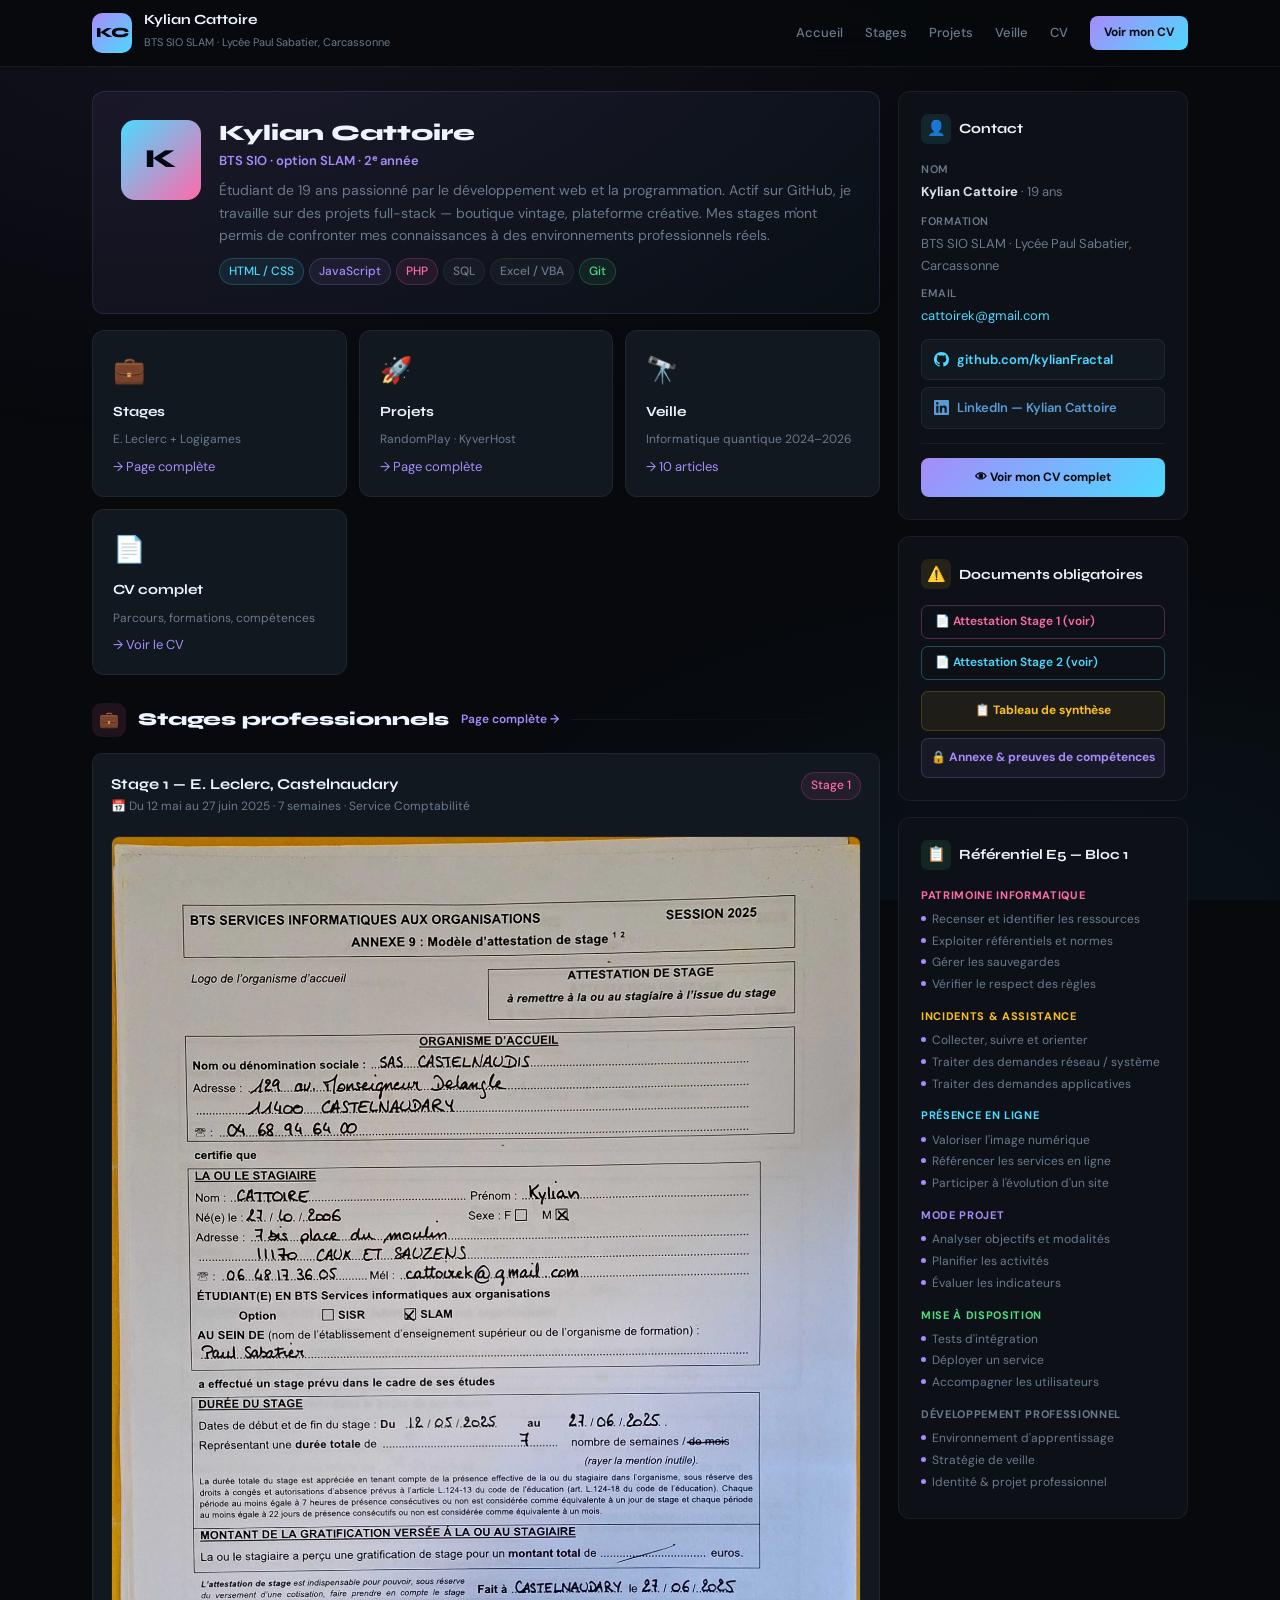
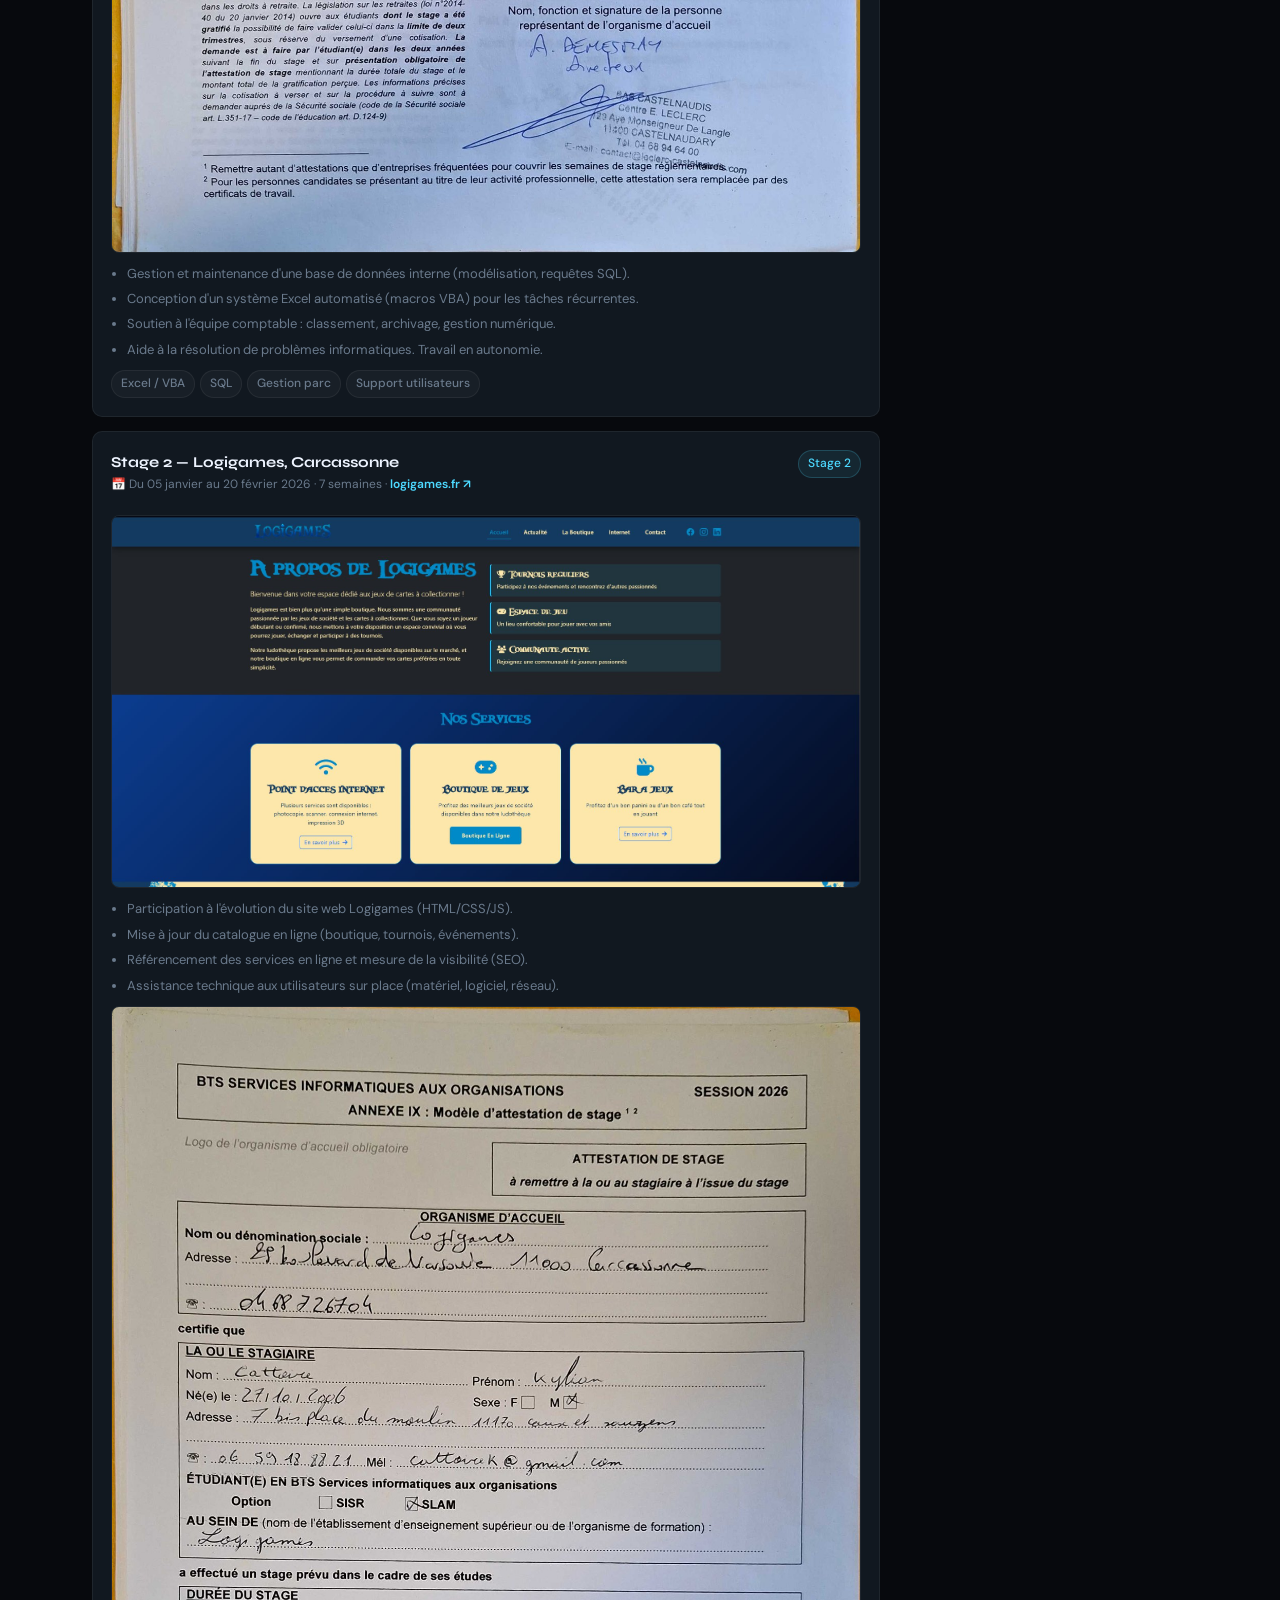
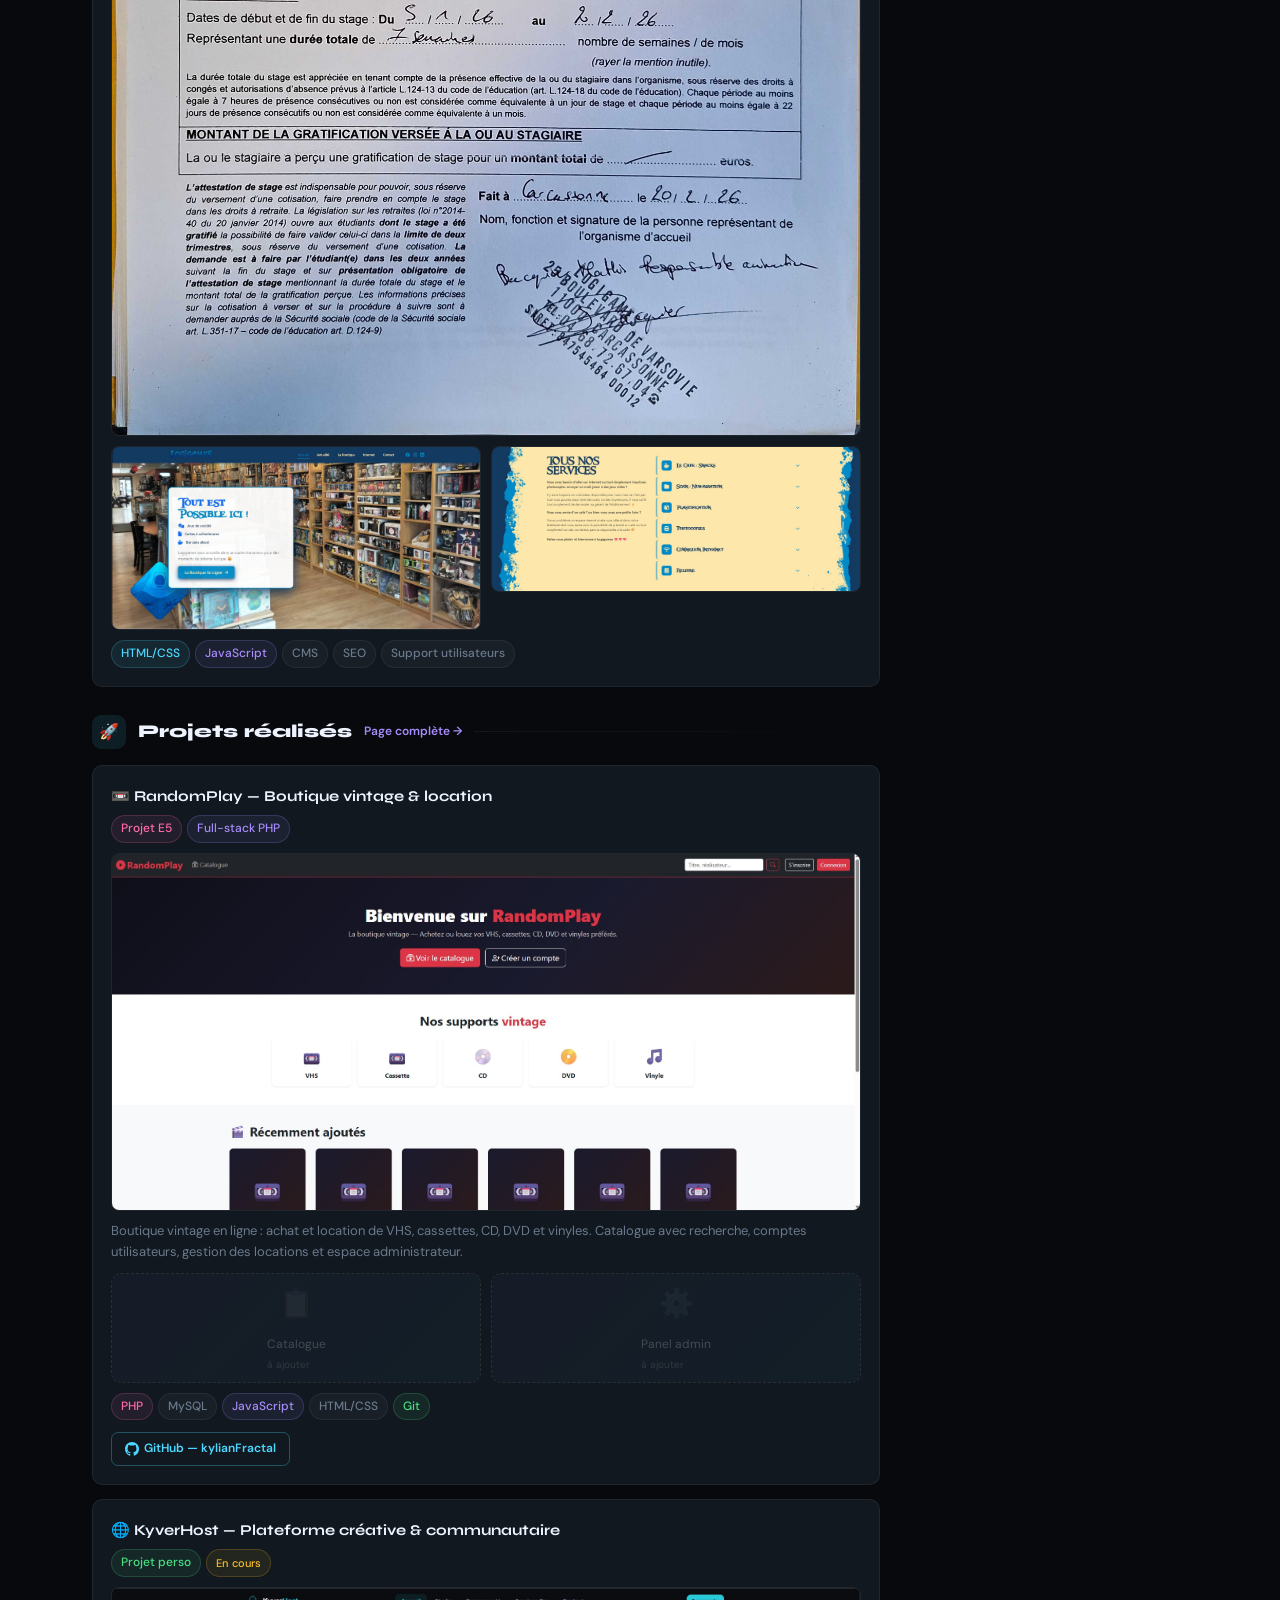
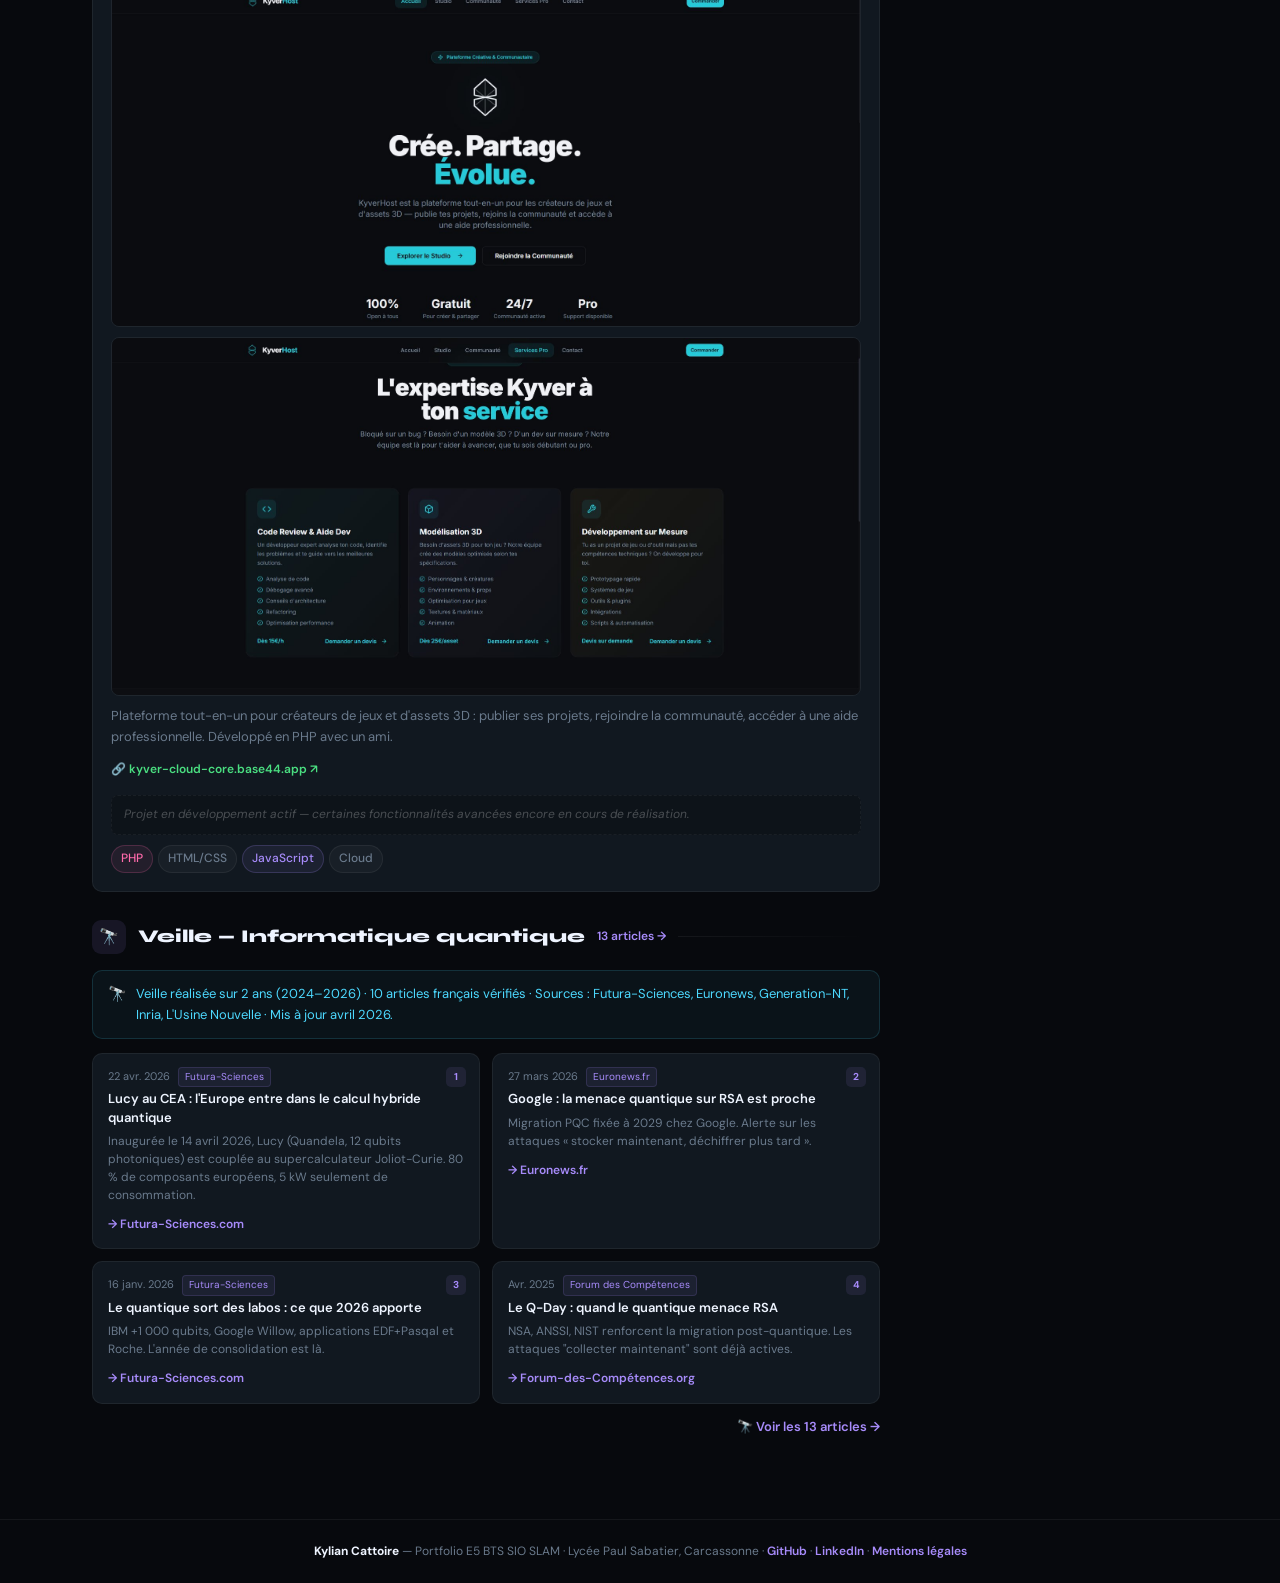
==== commit 0df636b6: "azert" ====
--- a/index.html
+++ b/index.html
@@ -104,10 +104,6 @@
       <li>Soutien à l'équipe comptable : classement, archivage, gestion numérique.</li>
       <li>Aide à la résolution de problèmes informatiques. Travail en autonomie.</li>
     </ul>
-    <div style="display:grid;grid-template-columns:1fr 1fr;gap:10px;margin:10px 0">
-      <div class="img-ph" style="height:110px"><div class="ph-icon">📊</div><span>Capture Excel/VBA<br><small style="opacity:.6">à ajouter</small></span></div>
-      <div class="img-ph" style="height:110px"><div class="ph-icon">🗄️</div><span>Capture base de données<br><small style="opacity:.6">à ajouter</small></span></div>
-    </div>
     <div class="chips" style="margin-top:10px"><span class="chip">Excel / VBA</span><span class="chip">SQL</span><span class="chip">Gestion parc</span><span class="chip">Support utilisateurs</span></div>
   </div>
 
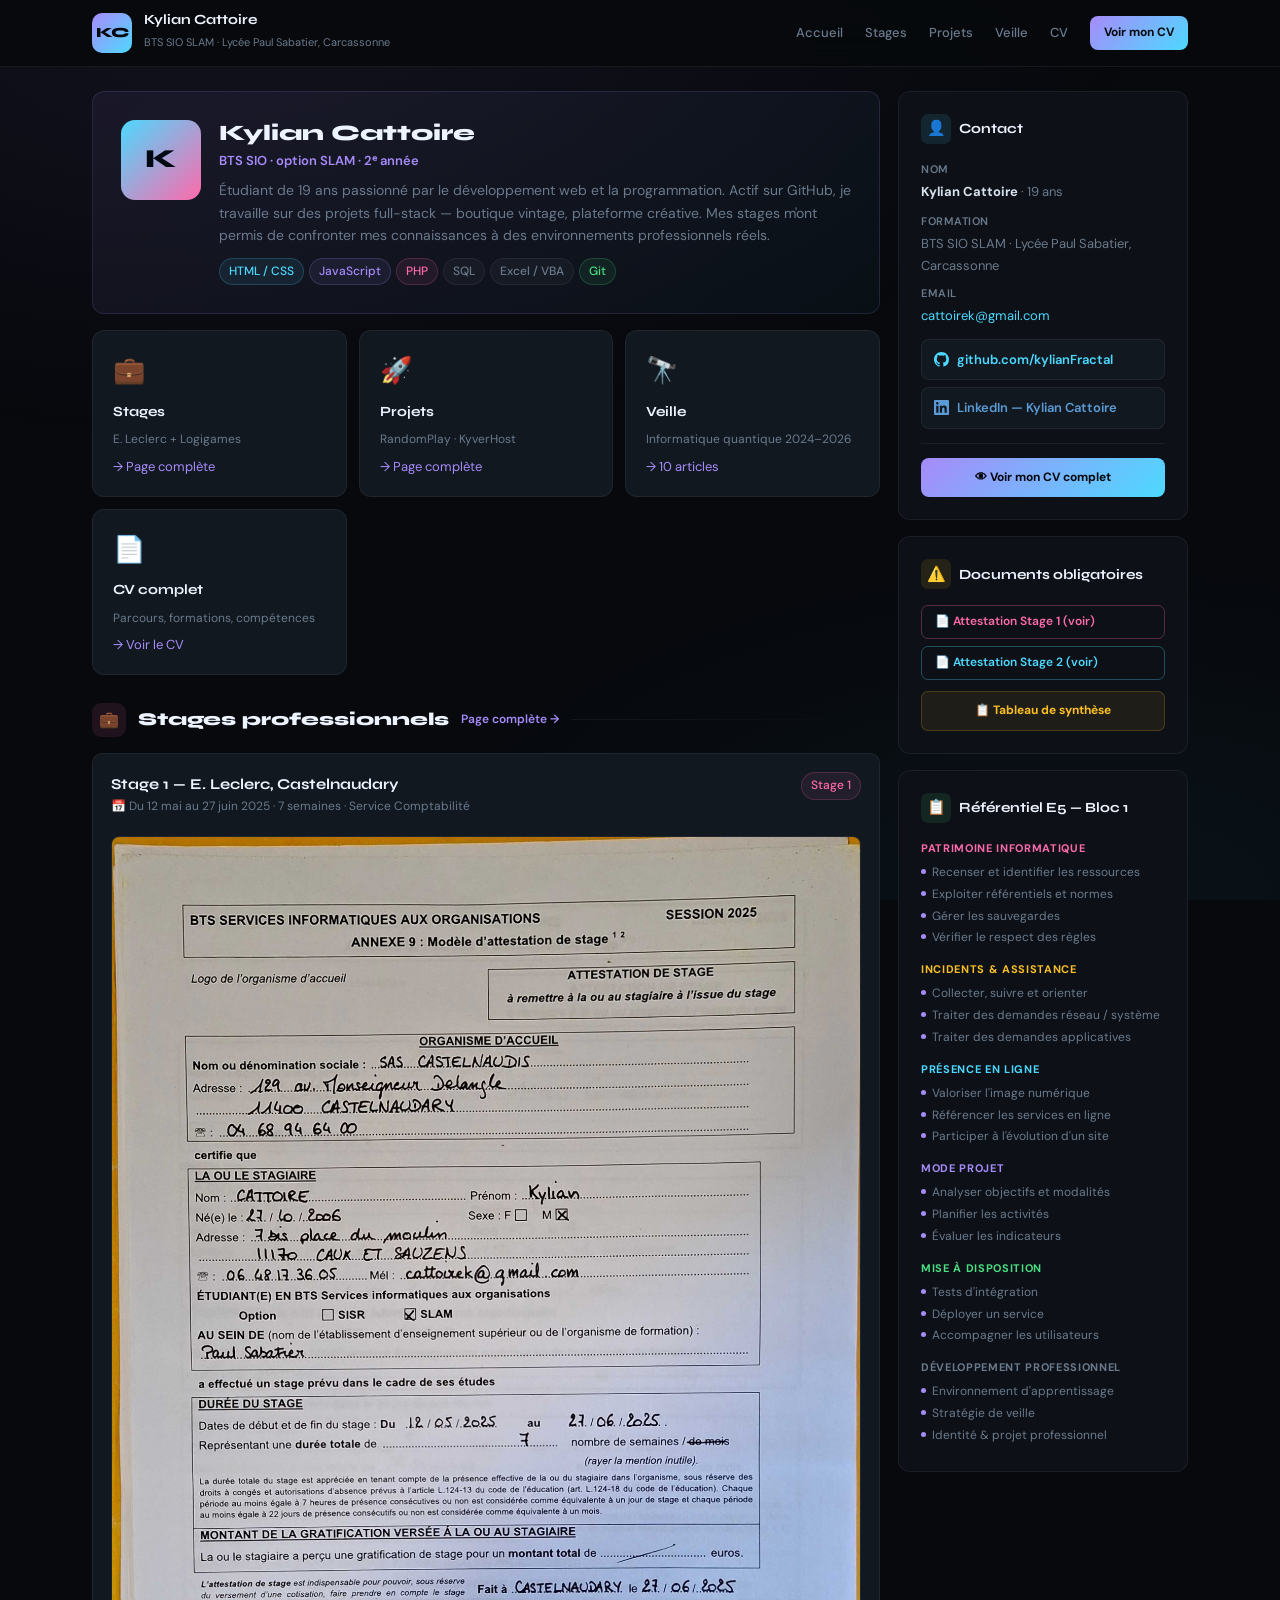
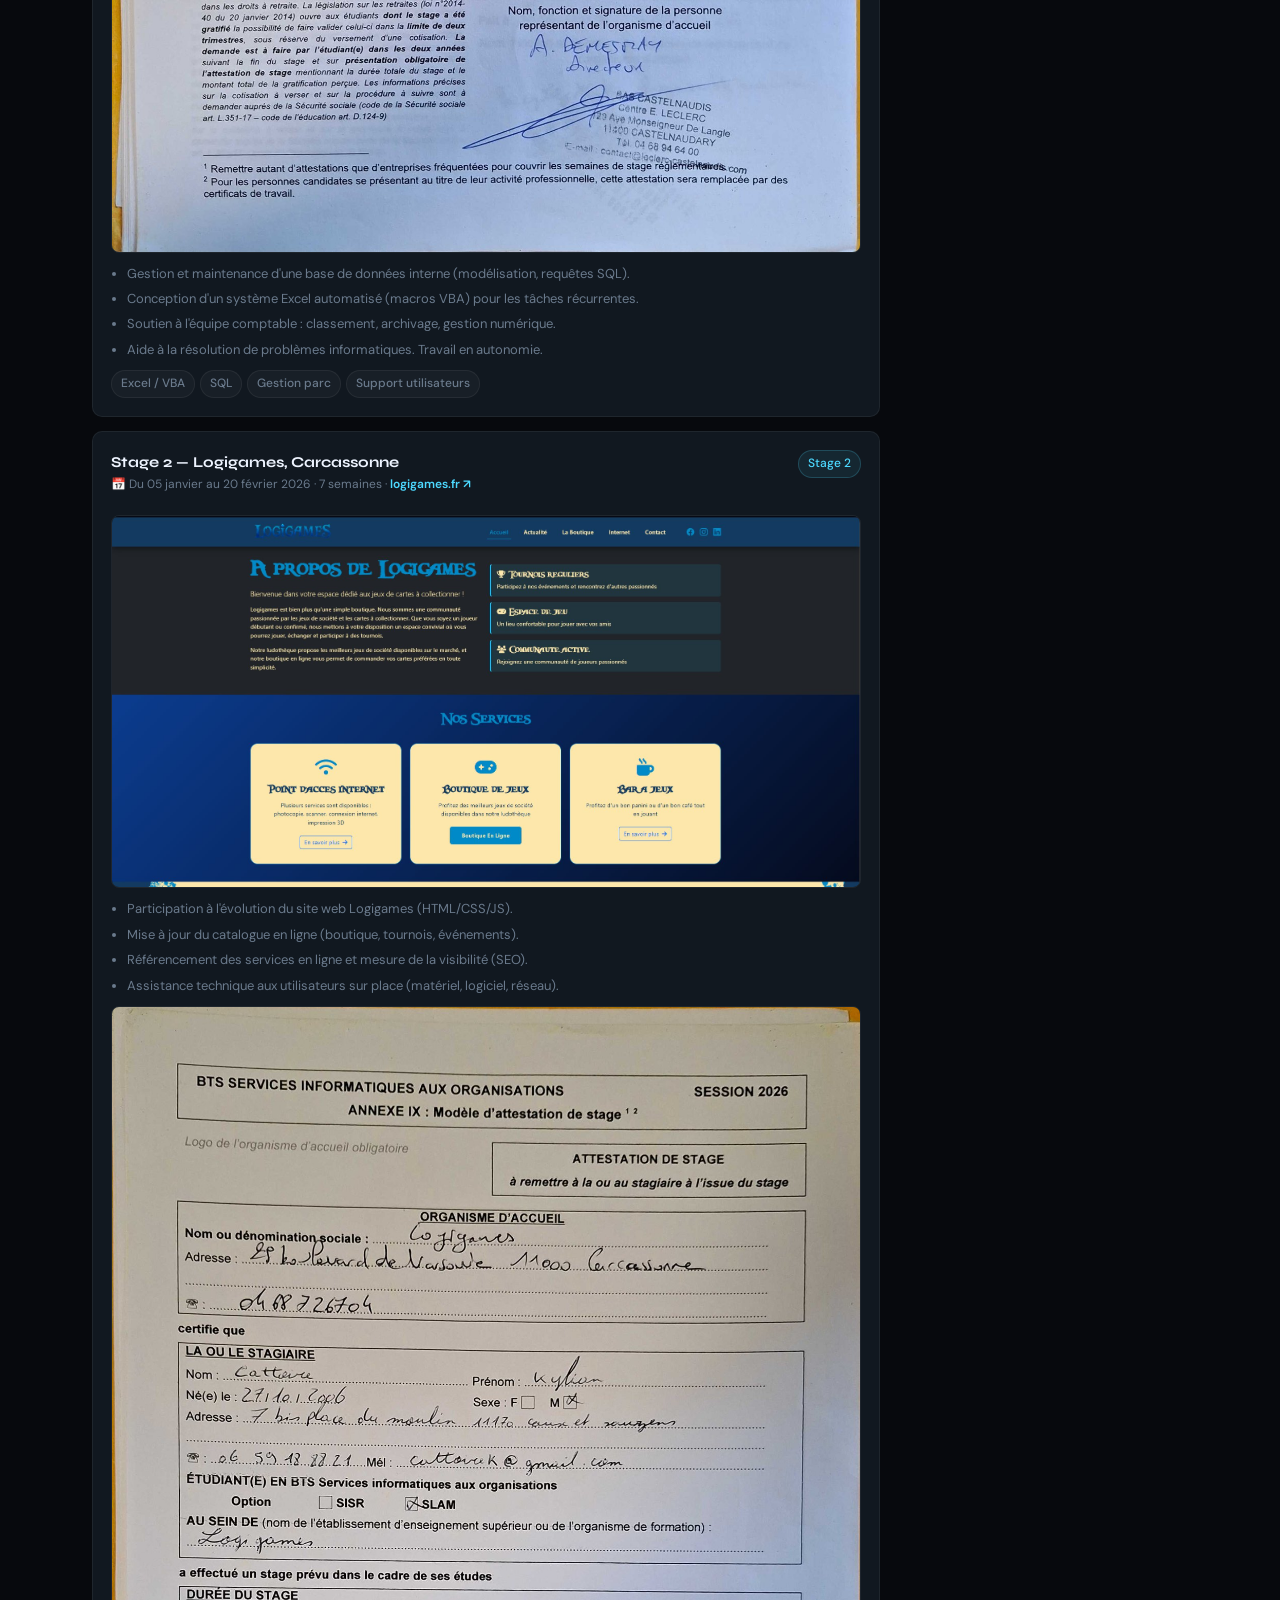
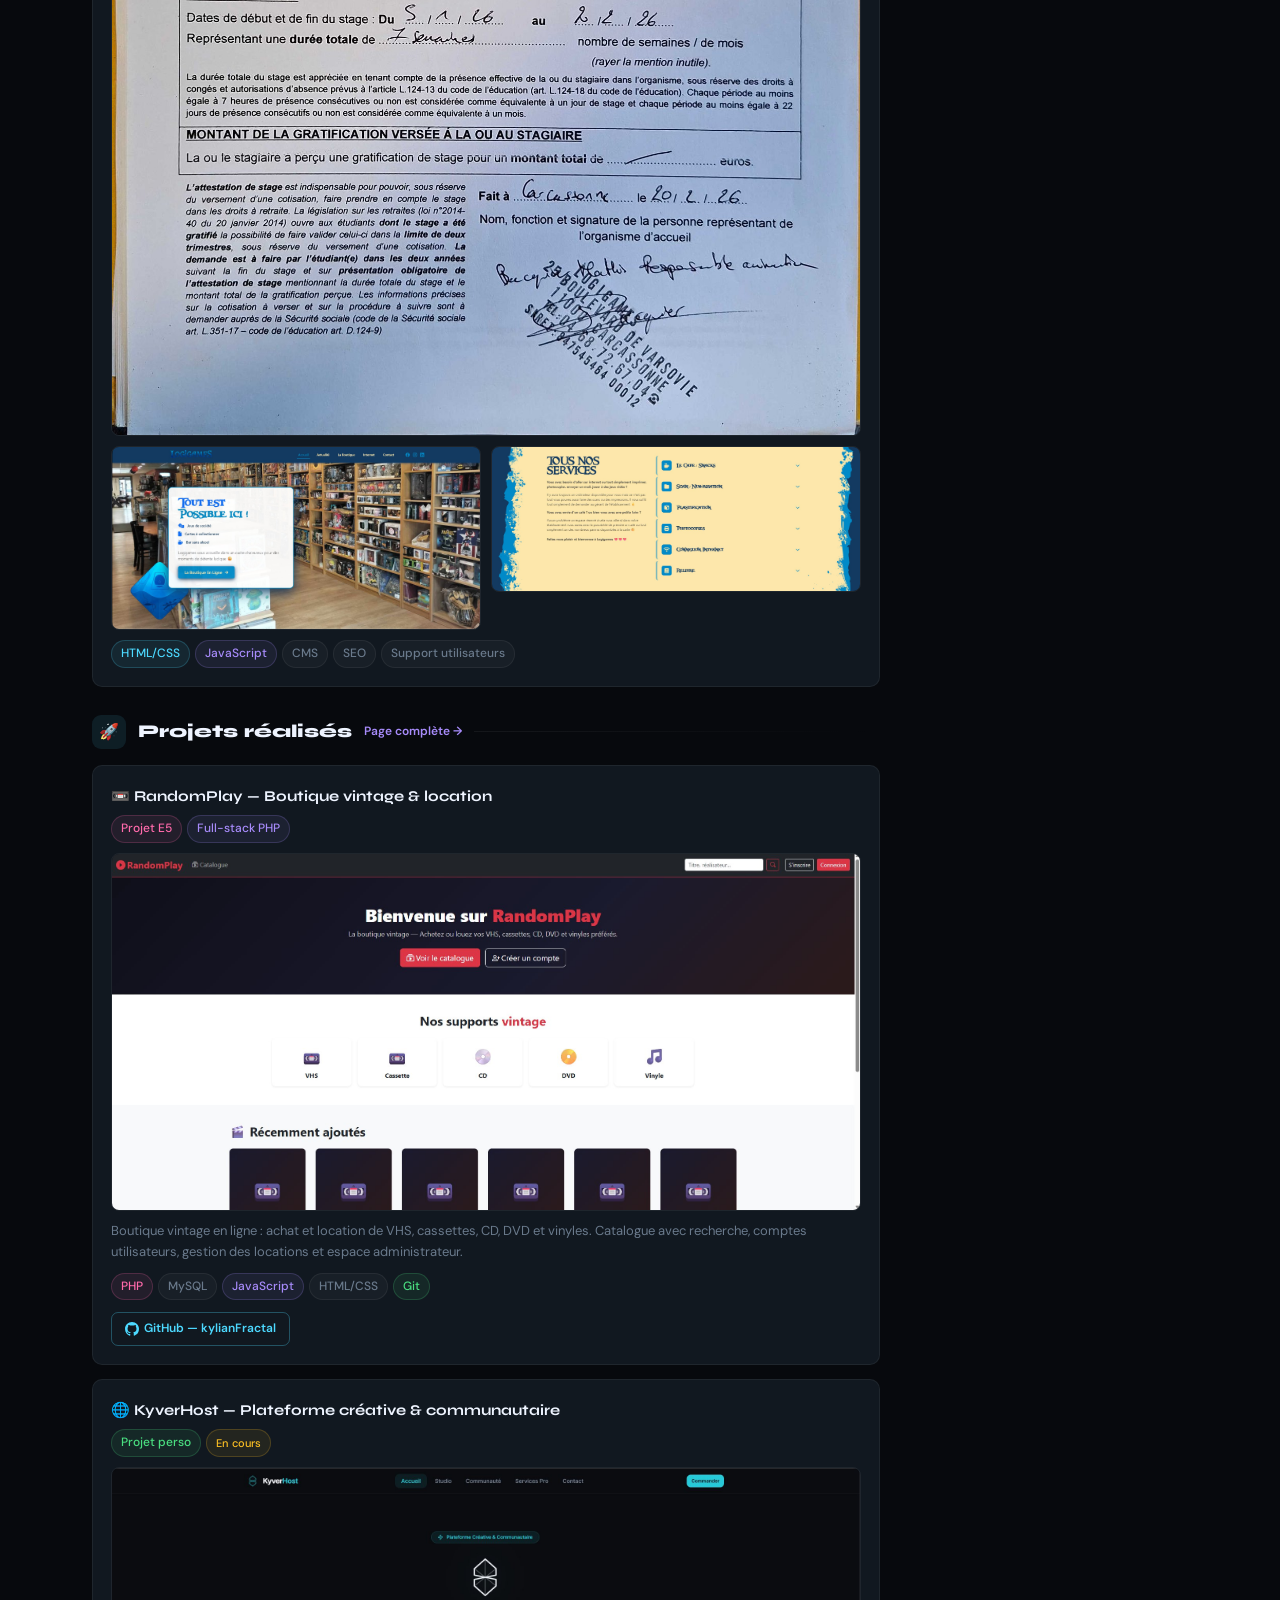
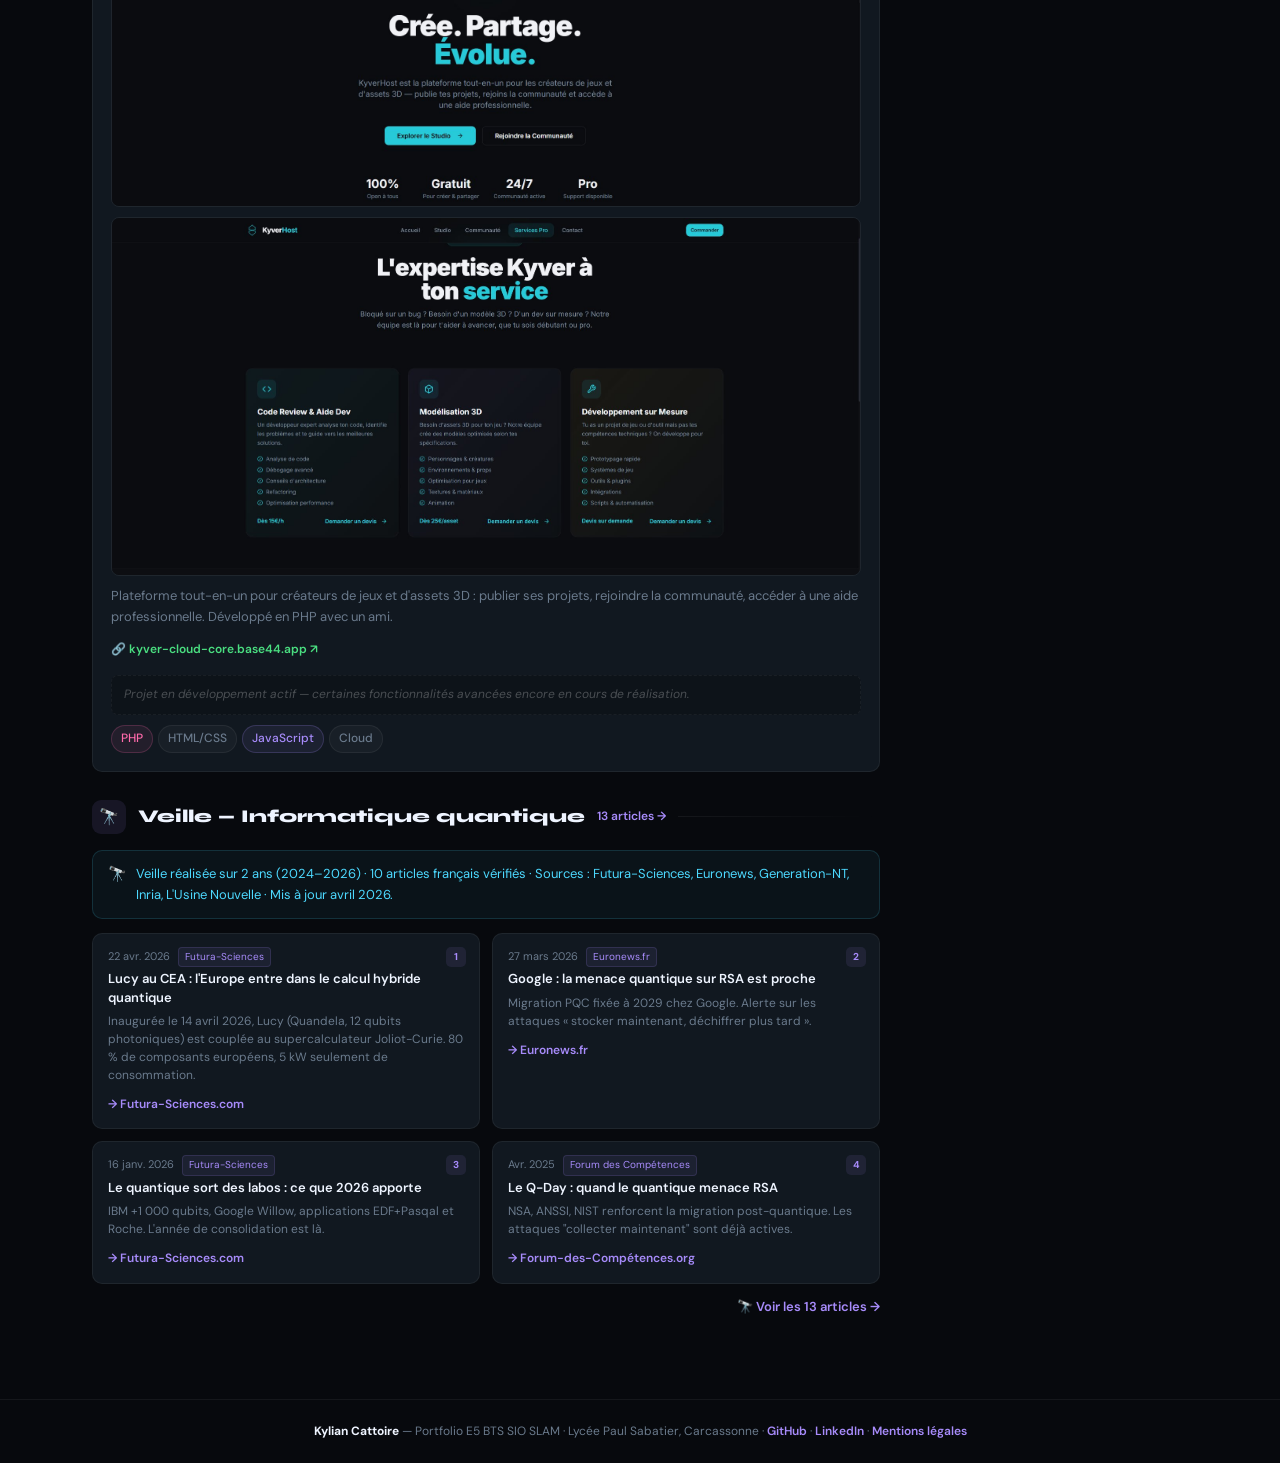
==== commit c1f6e63b: "sa marche je crois" ====
--- a/index.html
+++ b/index.html
@@ -155,10 +155,7 @@
       <img src="assets/randomplay-accueil.png" alt="RandomPlay — boutique vintage" class="real-img"/>
     </a>
     <p style="font-size:13px;color:var(--muted);margin-bottom:10px;line-height:1.6">Boutique vintage en ligne : achat et location de VHS, cassettes, CD, DVD et vinyles. Catalogue avec recherche, comptes utilisateurs, gestion des locations et espace administrateur.</p>
-    <div style="display:grid;grid-template-columns:1fr 1fr;gap:10px;margin:10px 0">
-      <div class="img-ph" style="height:110px"><div class="ph-icon">📋</div><span>Catalogue<br><small style="opacity:.6">à ajouter</small></span></div>
-      <div class="img-ph" style="height:110px"><div class="ph-icon">⚙️</div><span>Panel admin<br><small style="opacity:.6">à ajouter</small></span></div>
-    </div>
+    
     <div class="chips" style="margin-top:10px"><span class="chip pk">PHP</span><span class="chip">MySQL</span><span class="chip p">JavaScript</span><span class="chip">HTML/CSS</span><span class="chip g">Git</span></div>
     <a class="gh" href="https://github.com/kylianFractal" target="_blank" style="margin-top:12px;display:inline-flex;align-items:center;gap:5px;padding:6px 13px;border-radius:7px;font-size:12px;font-weight:600;text-decoration:none;color:var(--c);border:1px solid rgba(77,217,255,.3)">
       <svg width="14" height="14" viewBox="0 0 16 16" fill="currentColor"><path d="M8 0C3.58 0 0 3.58 0 8c0 3.54 2.29 6.53 5.47 7.59.4.07.55-.17.55-.38 0-.19-.01-.82-.01-1.49-2.01.37-2.53-.49-2.69-.94-.09-.23-.48-.94-.82-1.13-.28-.15-.68-.52-.01-.53.63-.01 1.08.58 1.23.82.72 1.21 1.87.87 2.33.66.07-.52.28-.87.51-1.07-1.78-.2-3.64-.89-3.64-3.95 0-.87.31-1.59.82-2.15-.08-.2-.36-1.02.08-2.12 0 0 .67-.21 2.2.82.64-.18 1.32-.27 2-.27.68 0 1.36.09 2 .27 1.53-1.04 2.2-.82 2.2-.82.44 1.1.16 1.92.08 2.12.51.56.82 1.27.82 2.15 0 3.07-1.87 3.75-3.65 3.95.29.25.54.73.54 1.48 0 1.07-.01 1.93-.01 2.2 0 .21.15.46.55.38A8.013 8.013 0 0016 8c0-4.42-3.58-8-8-8z"/></svg>
@@ -254,8 +251,8 @@
     <div style="display:flex;flex-direction:column;gap:7px">
       <a href="assets/attestation-stage1.png" target="_blank" class="dl pk" style="margin-top:0;display:flex">📄 Attestation Stage 1 (voir)</a>
       <a href="assets/attestation-stage2.png" target="_blank" class="dl c" style="margin-top:0;display:flex">📄 Attestation Stage 2 (voir)</a>
-      <a href="https://www.inion-web.fr/?p=4702" target="_blank" style="display:block;text-align:center;padding:9px;border-radius:7px;background:rgba(251,191,36,.07);border:1px solid rgba(251,191,36,.2);color:var(--a);font-weight:700;font-size:12px;text-decoration:none;margin-top:4px">📋 Tableau de synthèse</a>
-      <a href="annexe.html" style="display:block;text-align:center;padding:9px;border-radius:7px;background:rgba(167,139,250,.07);border:1px solid rgba(167,139,250,.2);color:var(--p);font-weight:700;font-size:12px;text-decoration:none">🔒 Annexe &amp; preuves de compétences</a>
+      <a href="assets/tableau-synthese.pdf" target="_blank" rel="noopener" style="display:block;text-align:center;padding:9px;border-radius:7px;background:rgba(251,191,36,.07);border:1px solid rgba(251,191,36,.2);color:var(--a);font-weight:700;font-size:12px;text-decoration:none;margin-top:4px">📋 Tableau de synthèse</a>
+
     </div>
   </div>
 
